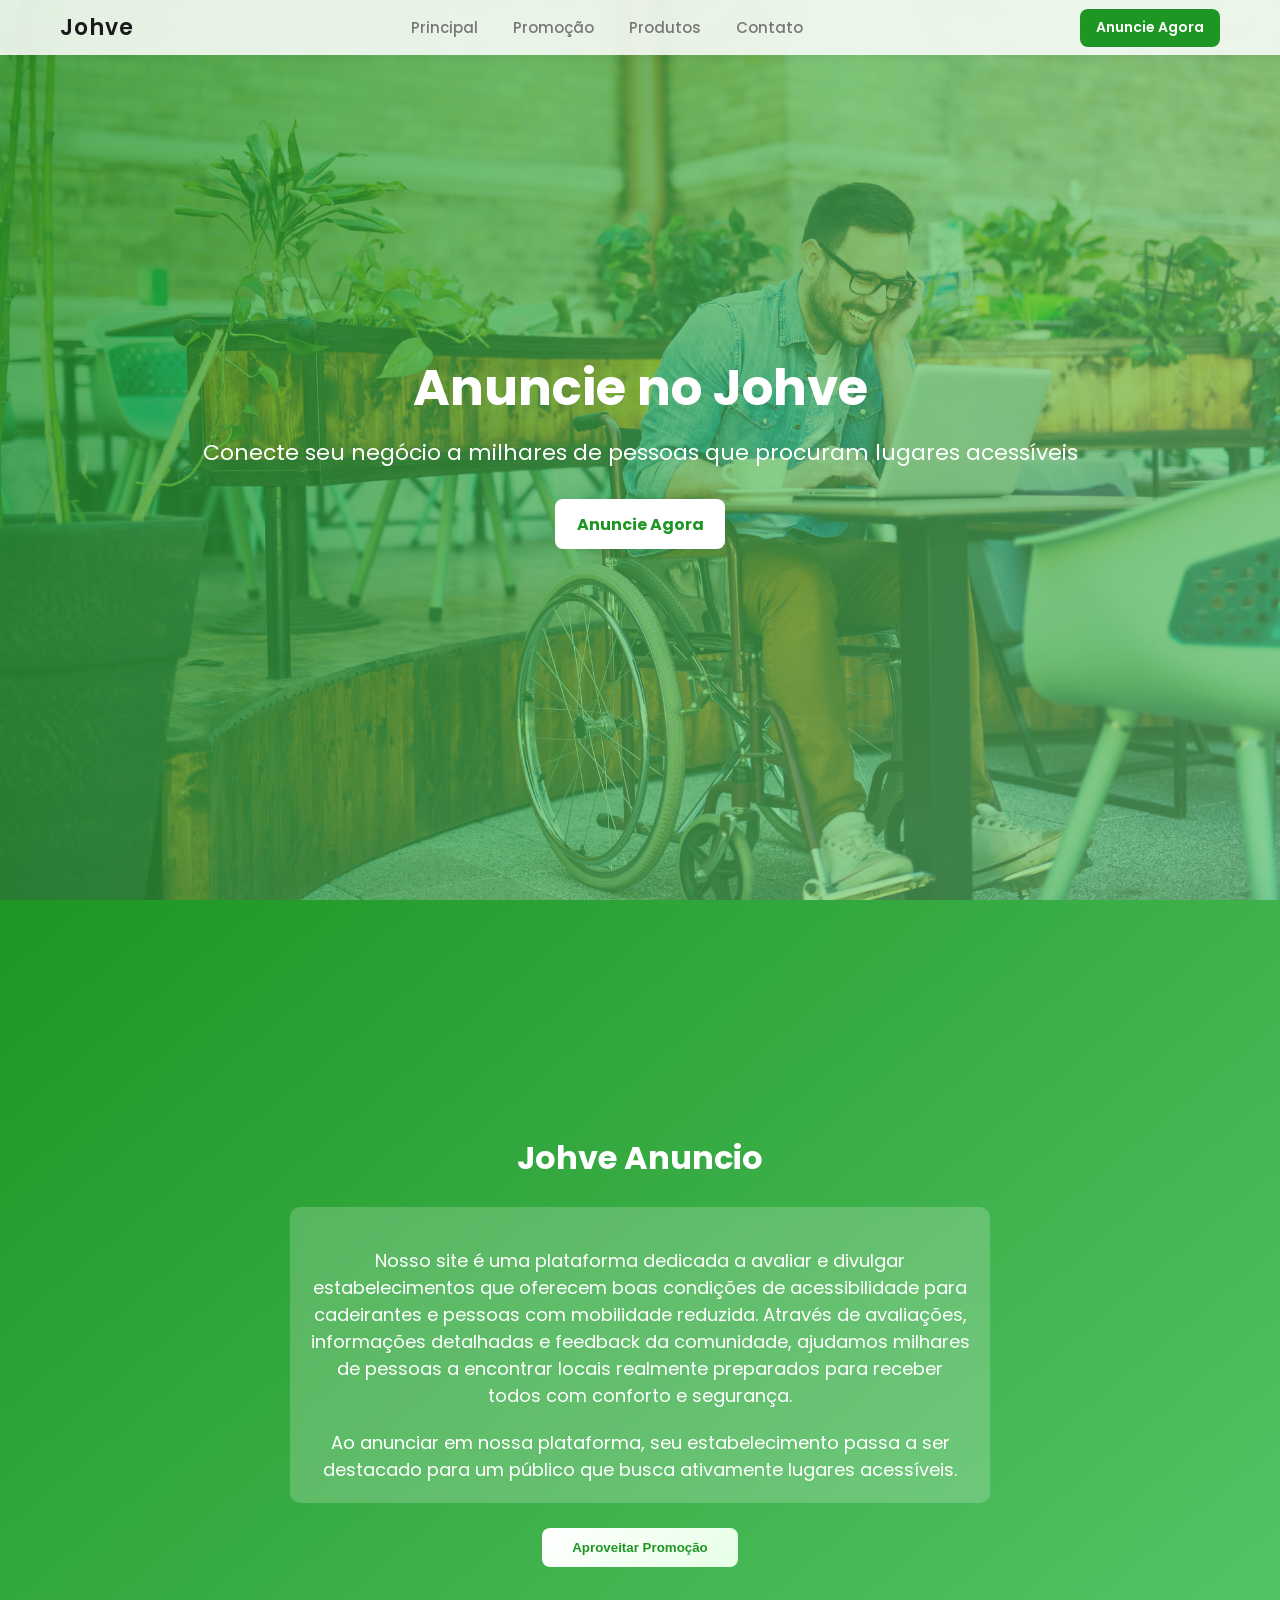
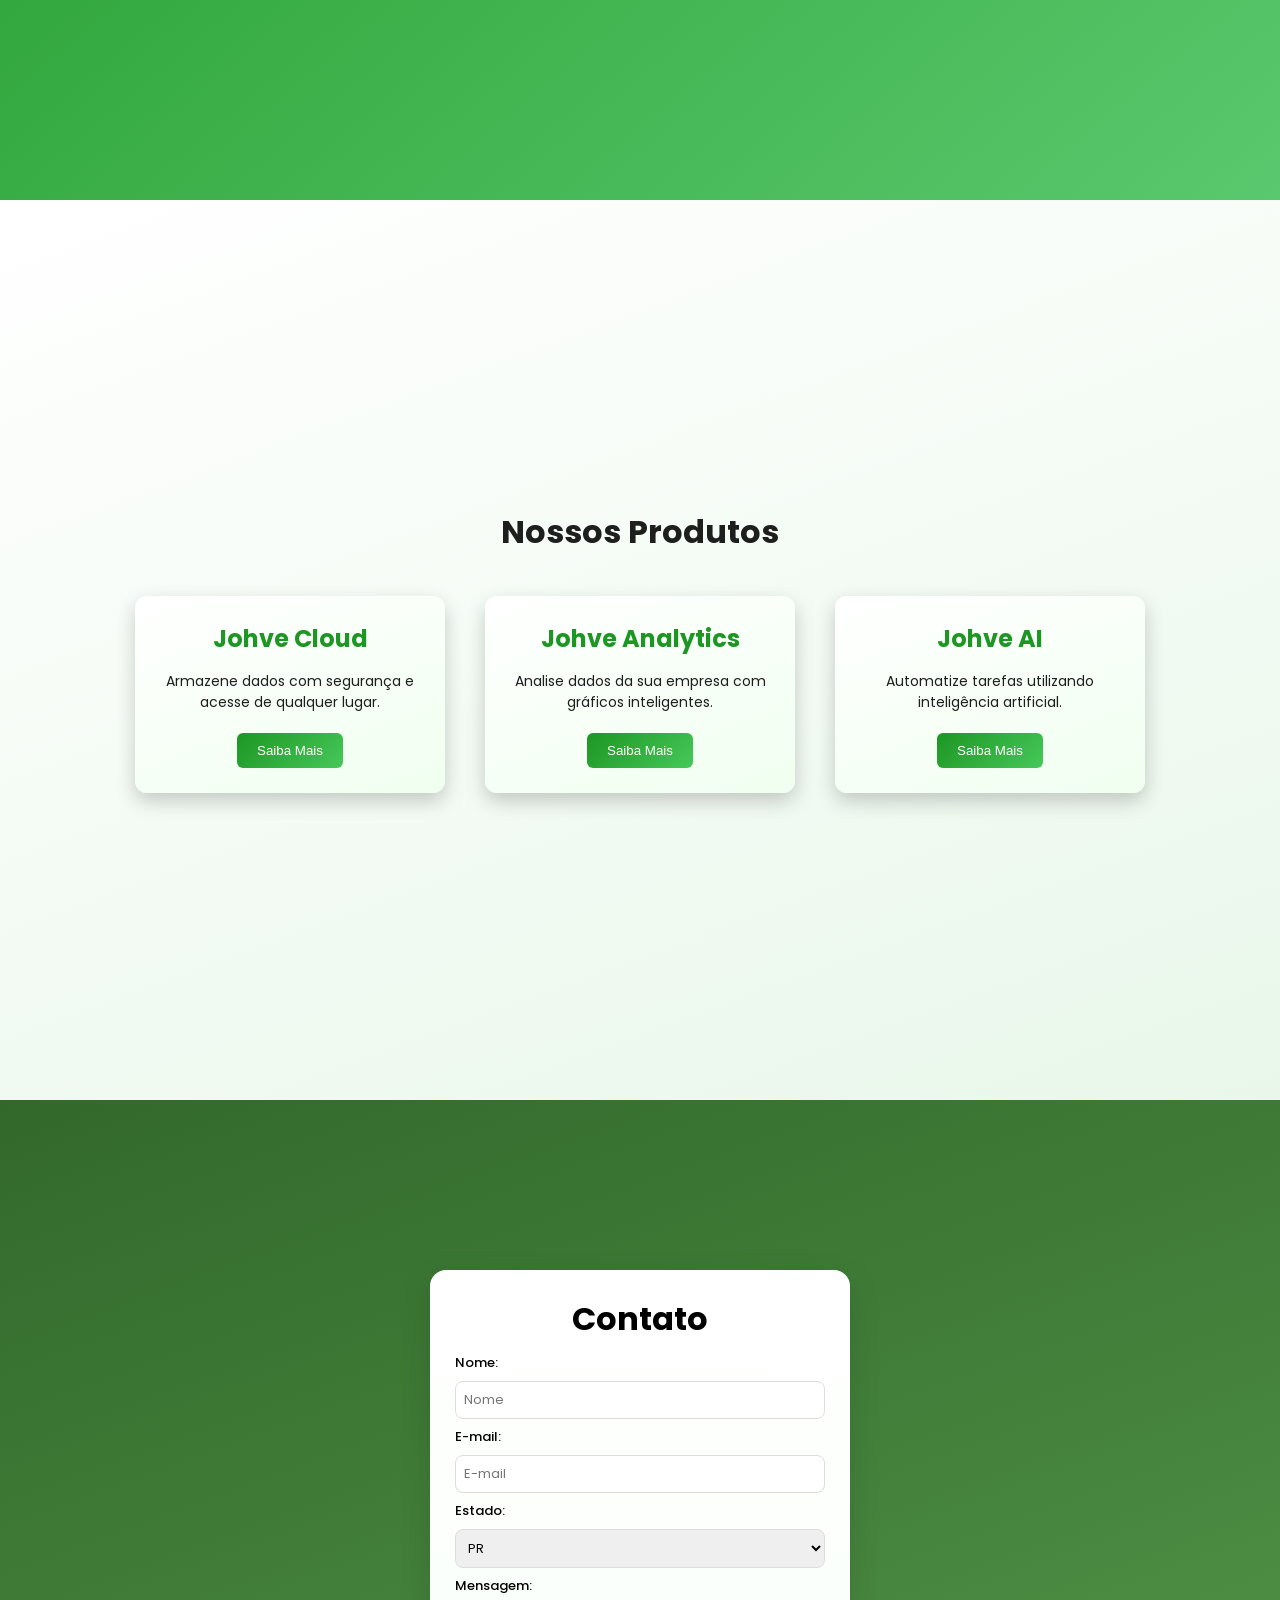
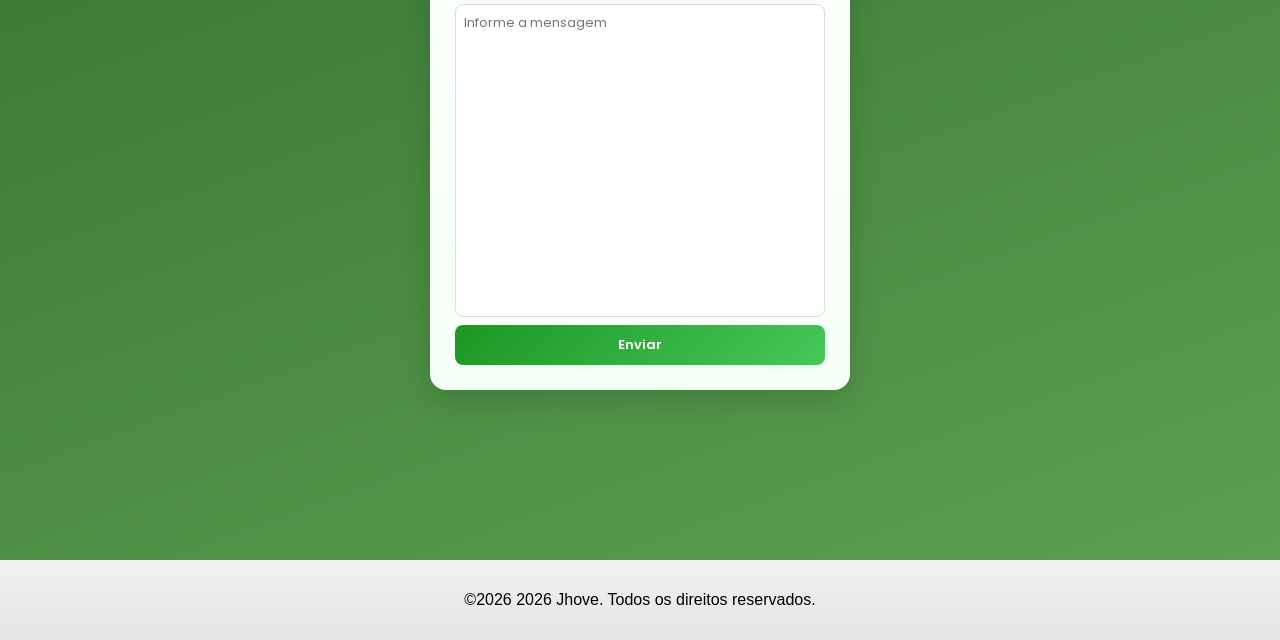
==== index.html @ b3b4294e "Direitos Autorais no Footer deixei o footer do site do jeito padrão de empresa/sites que não são jur" ====
<!DOCTYPE html>
<html>
<head>
    <meta charset="UTF-8">
    <meta name="viewport" content="width=device-width, initial-scale=1.0">
    <link rel="stylesheet" href="style.css">
    <link rel="preconnect" href="https://fonts.googleapis.com">
    <link rel="preconnect" href="https://fonts.gstatic.com" crossorigin>
    <link href="https://fonts.googleapis.com/css2?family=Inter:wght@300;400;600&family=Poppins:wght@400;600&display=swap" rel="stylesheet">
    <title>Landing Page</title>
</head>

<body>

    <nav>
        <div class="logo"><p>Johve</p></div>

        <div class="menu">
            <a href="#principal">Principal</a>
            <a href="#promocao">Promoção</a>
            <a href="#produtos">Produtos</a>
            <a href="#contato">Contato</a>
        </div>

        <div class="botao_nav"><p>Anuncie Agora</p></div>
    </nav>

    <div id="principal">
        <div class="overlay"></div>

        <div class="conteudo_principal">
            <h1>Anuncie no Johve</h1>
            <p>Conecte seu negócio a milhares de pessoas que procuram lugares acessíveis</p>
            <div class="botao_home"><a href="#">Anuncie Agora</a></div>
        </div>
        
    </div>

    <div id="promocao">
        <div class="promo_container">
            <h1>Johve Anuncio</h1>
            <div class="promo_destaque">
                <p class="promo_texto">
                    Nosso site é uma plataforma dedicada a avaliar e divulgar estabelecimentos que oferecem boas condições de acessibilidade para cadeirantes e pessoas com mobilidade reduzida. Através de avaliações, informações detalhadas e feedback da comunidade, ajudamos milhares de pessoas a encontrar locais realmente preparados para receber todos com conforto e segurança.
                </p>
                <p class="promo_texto">
                    Ao anunciar em nossa plataforma, seu estabelecimento passa a ser destacado para um público que busca ativamente lugares acessíveis.
                </p>
            </div>

            <button class="botao_promo">Aproveitar Promoção</button>
        </div>
    </div>

    <div id="produtos">
        <div class="produtos_container">
            <h1>Nossos Produtos</h1>

            <div class="cards_produtos">
                <div class="produto_card">
                    <h2>Johve Cloud</h2>
                    <p>
                        Armazene dados com segurança e acesse de qualquer lugar.
                    </p>

                    <button>Saiba Mais</button>
                </div>

                <div class="produto_card">
                    <h2>Johve Analytics</h2>
                    <p>Analise dados da sua empresa com gráficos inteligentes. </p>
                    <button>Saiba Mais</button>
                </div>

                <div class="produto_card">
                    <h2>Johve AI</h2>
                    <p>Automatize tarefas utilizando inteligência artificial.</p>
                    <button>Saiba Mais</button>
                </div>
            </div>
        </div>
    </div>
    <div id="contato">
        <div class="caixa_form">
            <h1>Contato</h1>
            <form action="#" method="post">
                <label for="fnome">Nome:</label>
                <input type="text" id="fnome" name="fnome" placeholder="Nome" required>
                <label for="femail">E-mail:</label>
                <input type="email" id="femail" name="femail" placeholder="E-mail" required>
                <label for="festado">Estado:</label>

                <select name="festado" id="festado">
                    <option value="pr">PR</option>
                    <option value="sc">SC</option>
                    <option value="rs">RS</option>
                </select>

                <label for="fmsg">Mensagem:</label>

                <textarea name="fmsg" rows="5" cols="30" placeholder="Informe a mensagem"></textarea>

                <input type="submit" value="Enviar">
            </form>
        </div>
    </div>
    <footer>
        <p>&copy2026 2026 Jhove. Todos os direitos reservados. </p>
    </footer>

</body>
</html>
---- style.css ----
*{
    margin: 0;
    padding: 0;
}
body{
    font-family: 'Poppins', sans-serif;
    background: linear-gradient(180deg,#ffffff,#f3faf3);
}

nav{
    display: flex;
    justify-content: space-between;
    align-items: center;
    height: 55px;
    padding: 0 60px;
    position: fixed;
    top: 0;
    left: 0;
    width: 100%;
    box-sizing: border-box;
    background: rgba(255,255,255,0.85);
    backdrop-filter: blur(8px);
    box-shadow: 0px 2px 10px rgba(0,0,0,0.05);
    z-index: 1000;
}

.menu{
    display: flex;
    gap: 35px;
}

.logo{
    color: #1a1a1a;
    font-weight: 600;
    font-size: 22px;
    letter-spacing: 1px;
}

nav a{
    color: #777;
    text-decoration: none;
    font-weight: 500;
    font-size: 15px;
    font-family: 'Poppins', sans-serif;
    transition: 0.3s;
}

nav a:hover{
    color: rgb(29,150,35);
}

.botao_nav{
    min-width: 140px;
    height: 38px;
    background: rgb(29,150,35);
    color: white;
    border-radius: 8px;
    display: flex;
    justify-content: center;
    align-items: center;
    font-weight: 600;
    font-size: 14px;
    cursor: pointer;
    transition: 0.25s;
}

.botao_nav:hover{
    background: linear-gradient(135deg,rgb(24,125,29),rgb(29,150,35));
    transform: translateY(-1px);
}

#principal, #produtos, #promocao{
    height: 500px;
    display: flex;
    justify-content: center;
    align-items: center;
    font-family: 'Poppins', sans-serif;
}

#principal{
    position: relative;
    height: 100vh;

    background-image:
    linear-gradient(120deg,rgba(29,150,35,0.75),rgba(120,220,120,0.55)),
    url("imagens/principal_imagem.jpg");

    background-size: cover;
    background-position: center;

    display: flex;
    justify-content: center;
    align-items: center;
}

.botao_home{
    margin-top: 20px;
    width: 170px;
    height: 50px;
    display: flex;
    justify-content: center;
    align-items: center;
    background-color: white;
    border-radius: 8px;
}

.botao_home:hover{
    background: rgb(217, 224, 217);
    transition: 0.5s;
}

.botao_home a{
    color: rgb(29,150,35);
    font-weight: bold;
    text-decoration: none;
}

.overlay{
    position: absolute;
    top: 0;
    left: 0;

    width: 100%;
    height: 100%;

    background:
    radial-gradient(circle at 20% 20%,rgba(255,255,255,0.15),transparent 1%),
    radial-gradient(circle at 80% 80%,rgba(255,255,255,0.1),transparent 1%);
}

.conteudo_principal{
    position: relative;
    color: white;
    text-align: center;

    display: flex;
    flex-direction: column;
    align-items: center;
    gap: 10px;
}

.conteudo_principal h1{
    font-size: 50px;
    color: white;
}
.conteudo_principal p{
    font-size: 22px;
    color: white;
}

#produtos{
    background:
    linear-gradient(160deg,#ffffff,#e9f7ea);

    color: rgb(30,30,30);
    height: 100vh;
    display: flex;
    justify-content: center;
    text-align: center;
}

#promocao{
    background:
    linear-gradient(140deg,rgb(29,150,35),rgb(90,200,110));

    color: white;
    height: 100vh;
    display: flex;
    justify-content: center;
    text-align: center;
}

#contato{
    background:
    linear-gradient(160deg,rgb(50,105,43),rgb(90,160,80));

    min-height: 100vh;
    padding: 80px 20px;

    display: flex;
    justify-content: center;
    align-items: center;
}

.caixa_form{
    width: 420px;
    height: 80vh;
    padding: 25px;
    box-sizing: border-box;
    background: linear-gradient(180deg,#ffffff,#f6fff6);
    border-radius: 16px;
    box-shadow: 0px 10px 30px rgba(0,0,0,0.15);
    display: flex;
    flex-direction: column;
}

.caixa_form h1{
    text-align: center;
    margin-bottom: 10px;
}

.caixa_form form{
    display: flex;
    flex-direction: column;
    gap: 8px;
    flex: 1;
}

.caixa_form label{
    font-size: 13px;
    font-weight: 500;
}

.caixa_form input,
.caixa_form select,
.caixa_form textarea{
    width: 100%;
    padding: 8px;
    border-radius: 8px;
    border: 1px solid #ddd;
    font-family: 'Poppins', sans-serif;
    font-size: 13px;
    box-sizing: border-box;
}

.caixa_form textarea{
    flex: 1;
    resize: none;
    min-height: 60px;
}

.caixa_form input[type="submit"]{
    background: linear-gradient(135deg,rgb(29,150,35),rgb(70,200,90));
    color: white;
    border: none;
    padding: 10px;
    border-radius: 8px;
    font-weight: 600;
    cursor: pointer;
    margin-top: auto;
}

.caixa_form input[type="submit"]:hover{
    background: linear-gradient(135deg,rgb(24,125,29),rgb(29,150,35));
}

footer{
    width: 100%;
    height: 80px;
    background: linear-gradient(180deg,#f0f0f0,#e5e5e5);
    display: flex;
    justify-content: center;
    align-items: center;
    font-family: Arial;
}

.promo_container{
    max-width: 700px;
}

.promo_texto{
    margin-top: 20px;
    font-size: 18px;
}

.promo_destaque{
    margin-top: 25px;
    background: rgba(255,255,255,0.2);
    padding: 20px;
    border-radius: 10px;
    backdrop-filter: blur(4px);
}

.botao_promo{
    margin-top: 25px;
    padding: 12px 30px;
    background: linear-gradient(135deg,#ffffff,#e6ffe6);
    color: rgb(29,150,35);
    border: none;
    border-radius: 8px;
    font-weight: 600;
    cursor: pointer;
}

.botao_promo:hover{
    background: linear-gradient(135deg,#e6ffe6,#cfffce);
}

.produtos_container{
    width: 100%;
}

.cards_produtos{
    margin-top: 40px;
    display: flex;
    justify-content: center;
    gap: 40px;
}

.produto_card{
    width: 260px;
    background: linear-gradient(160deg,#ffffff,#f0fff0);
    color: rgb(30,30,30);
    padding: 25px;
    border-radius: 12px;
    box-shadow: 0px 8px 20px rgba(0,0,0,0.2);
}

.produto_card h2{
    margin-bottom: 15px;
    color: rgb(29,150,35);
}

.produto_card p{
    font-size: 14px;
    margin-bottom: 20px;
}

.produto_card button{
    padding: 10px 20px;
    background: linear-gradient(135deg,rgb(29,150,35),rgb(70,200,90));
    color: white;
    border: none;
    border-radius: 6px;
    cursor: pointer;
}

.produto_card button:hover{
    background: linear-gradient(135deg,rgb(24,125,29),rgb(29,150,35));
}
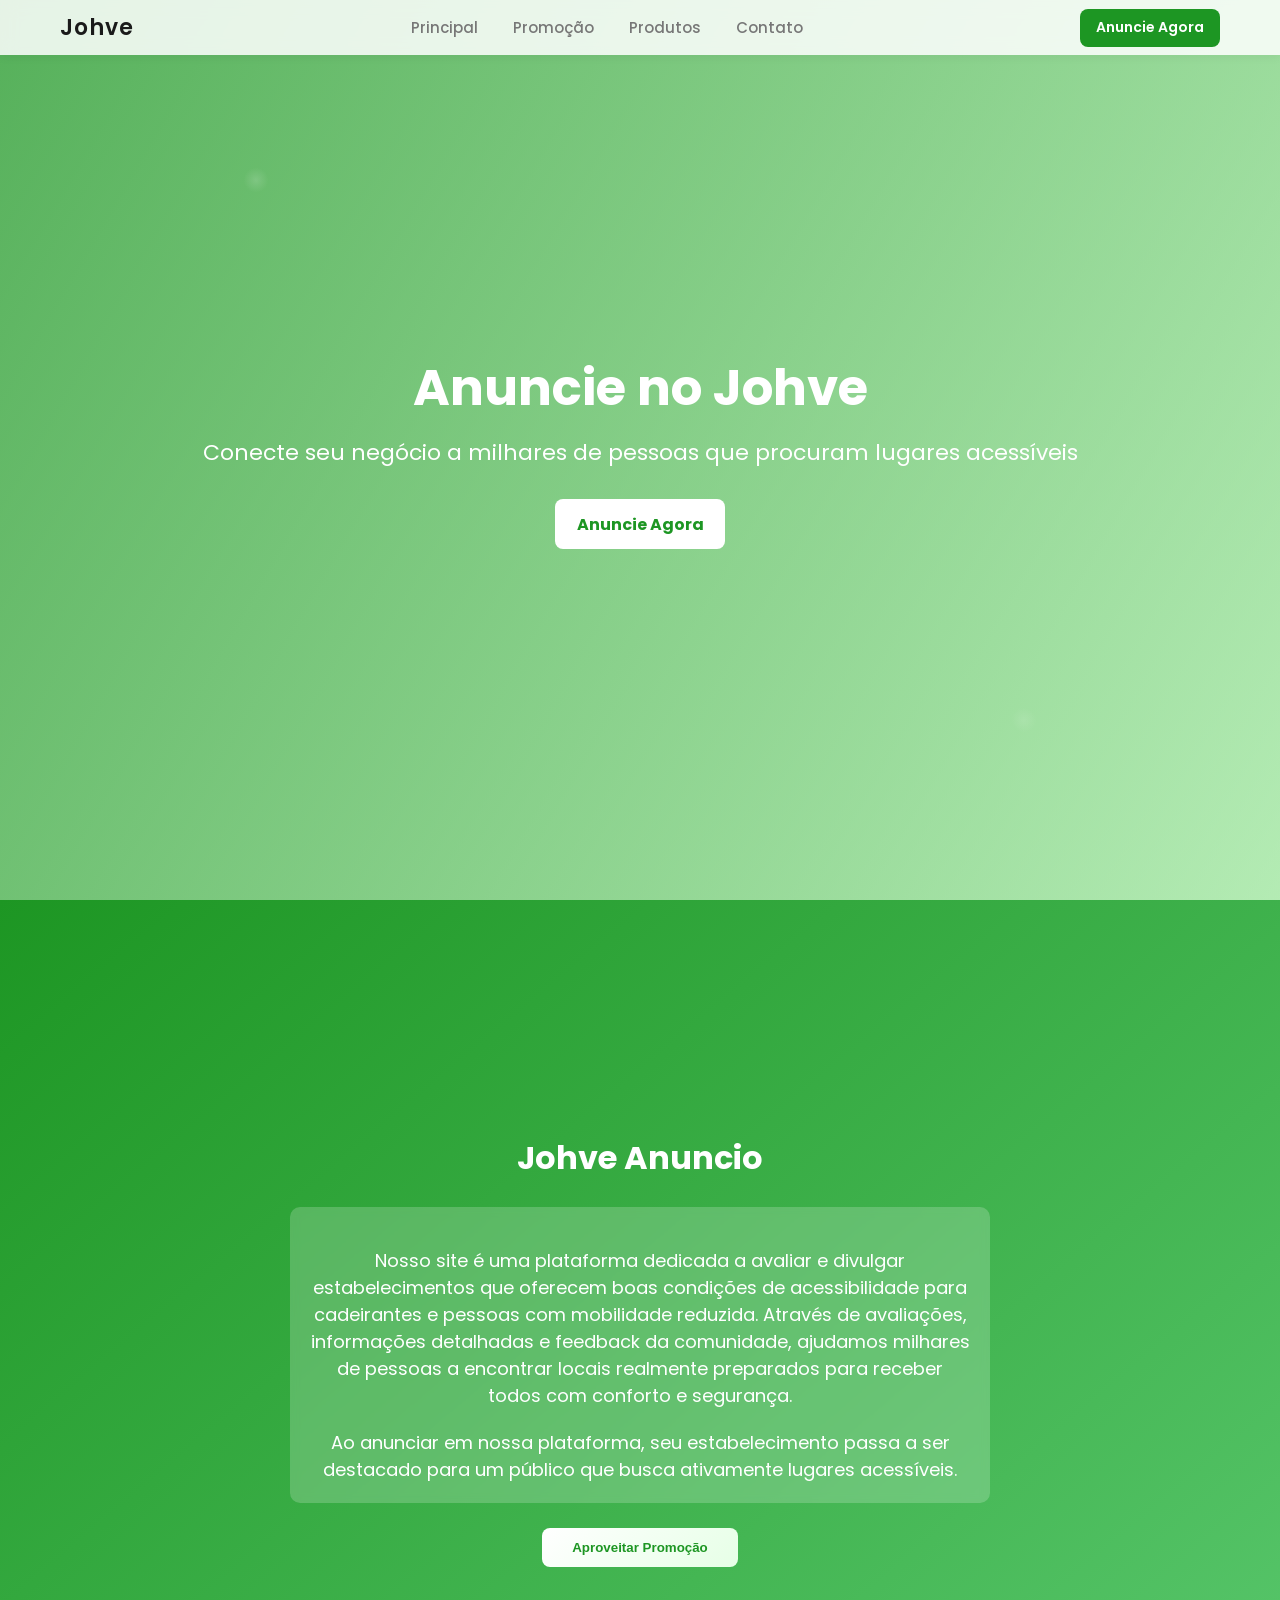
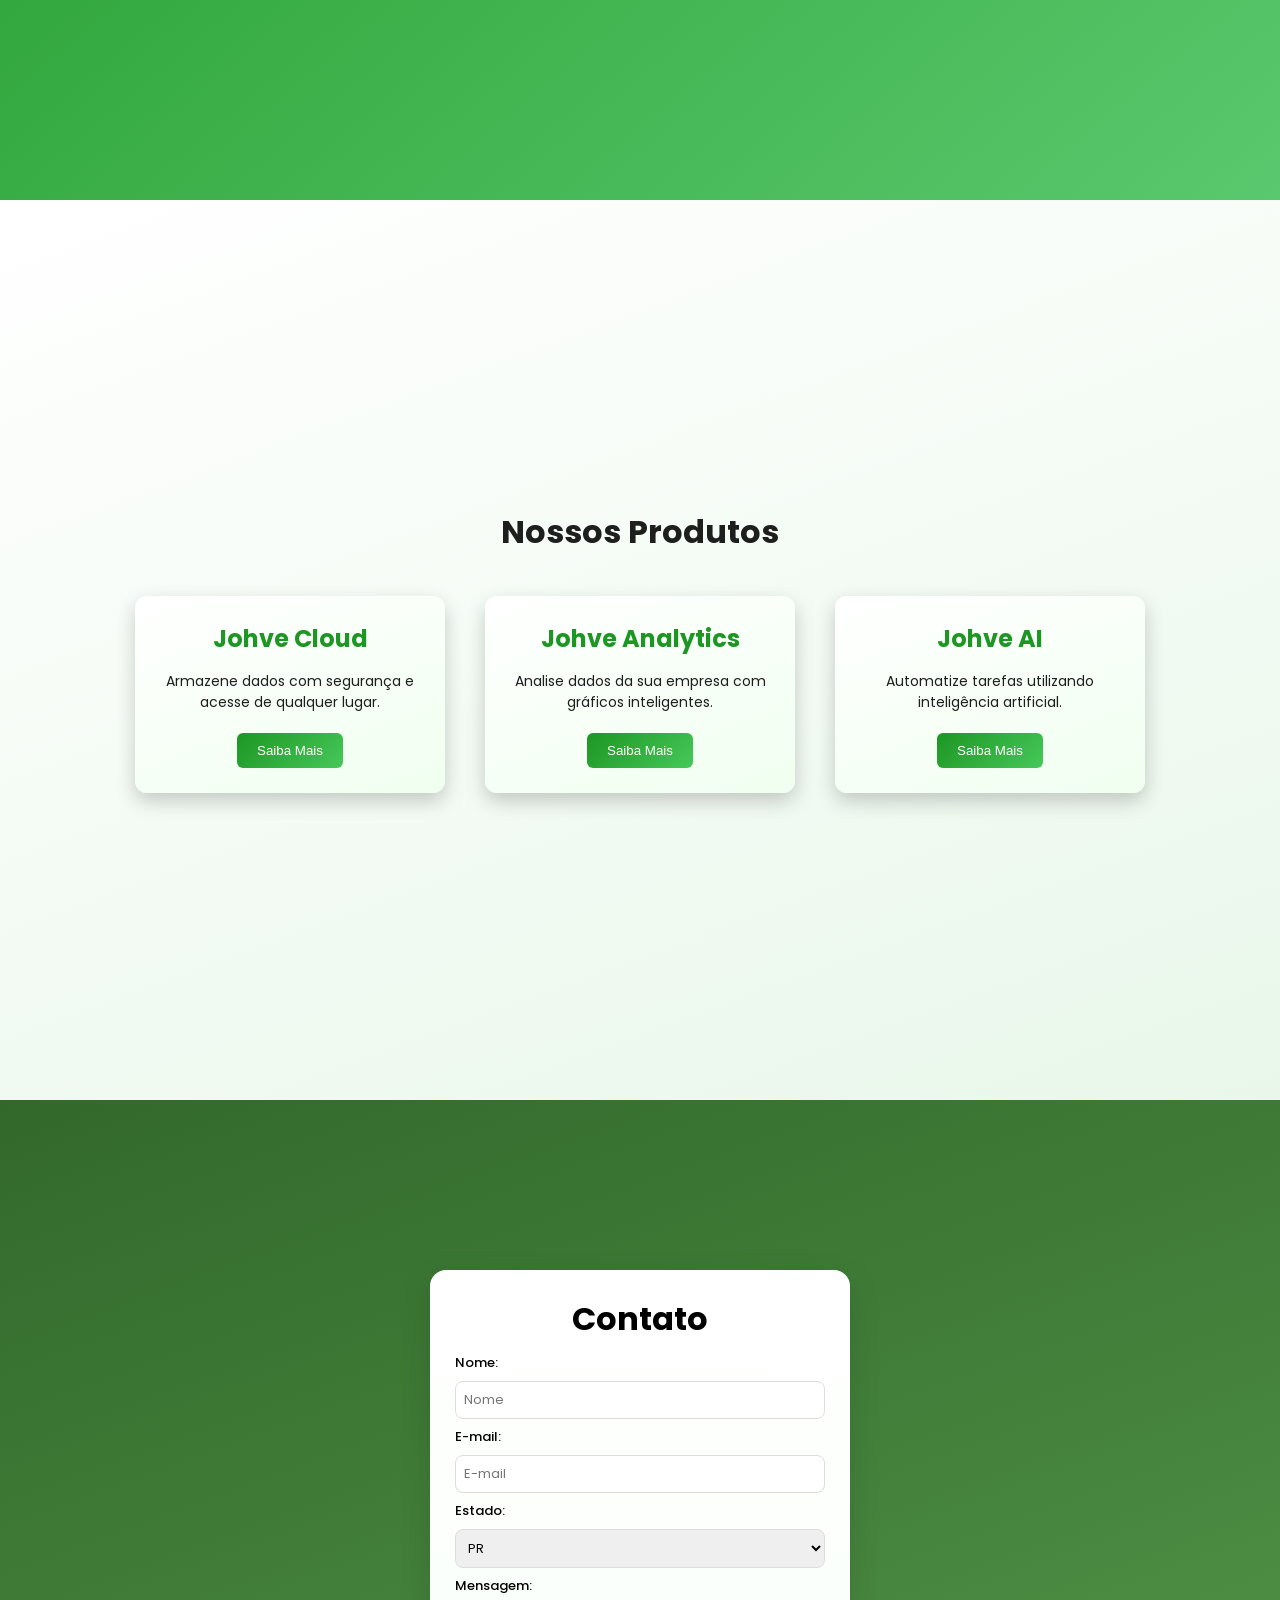
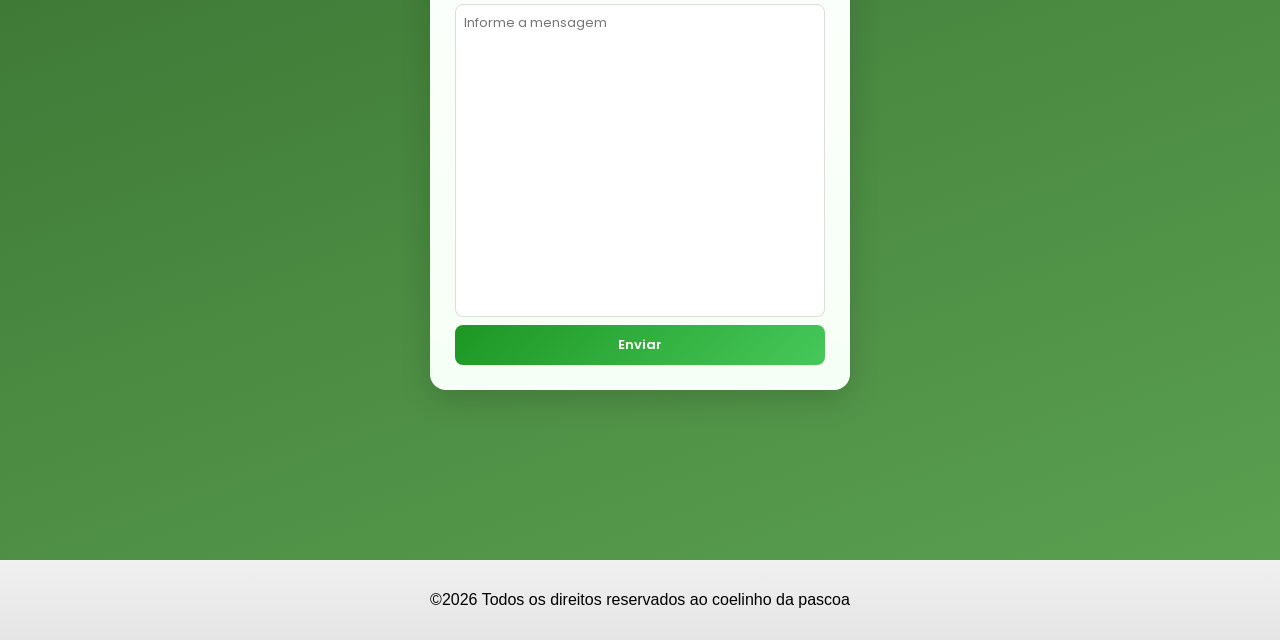
==== commit 0bf8d670: "Adição de arquivos CSS" ====
--- a/index.html
+++ b/index.html
@@ -3,7 +3,7 @@
 <head>
     <meta charset="UTF-8">
     <meta name="viewport" content="width=device-width, initial-scale=1.0">
-    <link rel="stylesheet" href="style.css">
+    <link rel="stylesheet" href="css/style_pagina_principal.css">
     <link rel="preconnect" href="https://fonts.googleapis.com">
     <link rel="preconnect" href="https://fonts.gstatic.com" crossorigin>
     <link href="https://fonts.googleapis.com/css2?family=Inter:wght@300;400;600&family=Poppins:wght@400;600&display=swap" rel="stylesheet">
@@ -105,7 +105,7 @@
         </div>
     </div>
     <footer>
-        <p>&copy2026 2026 Jhove. Todos os direitos reservados. </p>
+        <p>&copy2026 Todos os direitos reservados ao coelinho da pascoa</p>
     </footer>
 
 </body>
--- a/css/style_pagina_principal.css
+++ b/css/style_pagina_principal.css
@@ -0,0 +1,330 @@
+*{
+    margin: 0;
+    padding: 0;
+}
+body{
+    font-family: 'Poppins', sans-serif;
+    background: linear-gradient(180deg,#ffffff,#f3faf3);
+}
+
+nav{
+    display: flex;
+    justify-content: space-between;
+    align-items: center;
+    height: 55px;
+    padding: 0 60px;
+    position: fixed;
+    top: 0;
+    left: 0;
+    width: 100%;
+    box-sizing: border-box;
+    background: rgba(255,255,255,0.85);
+    backdrop-filter: blur(8px);
+    box-shadow: 0px 2px 10px rgba(0,0,0,0.05);
+    z-index: 1000;
+}
+
+.menu{
+    display: flex;
+    gap: 35px;
+}
+
+.logo{
+    color: #1a1a1a;
+    font-weight: 600;
+    font-size: 22px;
+    letter-spacing: 1px;
+}
+
+nav a{
+    color: #777;
+    text-decoration: none;
+    font-weight: 500;
+    font-size: 15px;
+    font-family: 'Poppins', sans-serif;
+    transition: 0.3s;
+}
+
+nav a:hover{
+    color: rgb(29,150,35);
+}
+
+.botao_nav{
+    min-width: 140px;
+    height: 38px;
+    background: rgb(29,150,35);
+    color: white;
+    border-radius: 8px;
+    display: flex;
+    justify-content: center;
+    align-items: center;
+    font-weight: 600;
+    font-size: 14px;
+    cursor: pointer;
+    transition: 0.25s;
+}
+
+.botao_nav:hover{
+    background: linear-gradient(135deg,rgb(24,125,29),rgb(29,150,35));
+    transform: translateY(-1px);
+}
+
+#principal, #produtos, #promocao{
+    height: 500px;
+    display: flex;
+    justify-content: center;
+    align-items: center;
+    font-family: 'Poppins', sans-serif;
+}
+
+#principal{
+    position: relative;
+    height: 100vh;
+
+    background-image:
+    linear-gradient(120deg,rgba(29,150,35,0.75),rgba(120,220,120,0.55)),
+    url("imagens/principal_imagem.jpg");
+
+    background-size: cover;
+    background-position: center;
+
+    display: flex;
+    justify-content: center;
+    align-items: center;
+}
+
+.botao_home{
+    margin-top: 20px;
+    width: 170px;
+    height: 50px;
+    display: flex;
+    justify-content: center;
+    align-items: center;
+    background-color: white;
+    border-radius: 8px;
+}
+
+.botao_home:hover{
+    background: rgb(217, 224, 217);
+    transition: 0.5s;
+}
+
+.botao_home a{
+    color: rgb(29,150,35);
+    font-weight: bold;
+    text-decoration: none;
+}
+
+.overlay{
+    position: absolute;
+    top: 0;
+    left: 0;
+
+    width: 100%;
+    height: 100%;
+
+    background:
+    radial-gradient(circle at 20% 20%,rgba(255,255,255,0.15),transparent 1%),
+    radial-gradient(circle at 80% 80%,rgba(255,255,255,0.1),transparent 1%);
+}
+
+.conteudo_principal{
+    position: relative;
+    color: white;
+    text-align: center;
+
+    display: flex;
+    flex-direction: column;
+    align-items: center;
+    gap: 10px;
+}
+
+.conteudo_principal h1{
+    font-size: 50px;
+    color: white;
+}
+.conteudo_principal p{
+    font-size: 22px;
+    color: white;
+}
+
+#produtos{
+    background:
+    linear-gradient(160deg,#ffffff,#e9f7ea);
+
+    color: rgb(30,30,30);
+    height: 100vh;
+    display: flex;
+    justify-content: center;
+    text-align: center;
+}
+
+#promocao{
+    background:
+    linear-gradient(140deg,rgb(29,150,35),rgb(90,200,110));
+
+    color: white;
+    height: 100vh;
+    display: flex;
+    justify-content: center;
+    text-align: center;
+}
+
+#contato{
+    background:
+    linear-gradient(160deg,rgb(50,105,43),rgb(90,160,80));
+
+    min-height: 100vh;
+    padding: 80px 20px;
+
+    display: flex;
+    justify-content: center;
+    align-items: center;
+}
+
+.caixa_form{
+    width: 420px;
+    height: 80vh;
+    padding: 25px;
+    box-sizing: border-box;
+    background: linear-gradient(180deg,#ffffff,#f6fff6);
+    border-radius: 16px;
+    box-shadow: 0px 10px 30px rgba(0,0,0,0.15);
+    display: flex;
+    flex-direction: column;
+}
+
+.caixa_form h1{
+    text-align: center;
+    margin-bottom: 10px;
+}
+
+.caixa_form form{
+    display: flex;
+    flex-direction: column;
+    gap: 8px;
+    flex: 1;
+}
+
+.caixa_form label{
+    font-size: 13px;
+    font-weight: 500;
+}
+
+.caixa_form input,
+.caixa_form select,
+.caixa_form textarea{
+    width: 100%;
+    padding: 8px;
+    border-radius: 8px;
+    border: 1px solid #ddd;
+    font-family: 'Poppins', sans-serif;
+    font-size: 13px;
+    box-sizing: border-box;
+}
+
+.caixa_form textarea{
+    flex: 1;
+    resize: none;
+    min-height: 60px;
+}
+
+.caixa_form input[type="submit"]{
+    background: linear-gradient(135deg,rgb(29,150,35),rgb(70,200,90));
+    color: white;
+    border: none;
+    padding: 10px;
+    border-radius: 8px;
+    font-weight: 600;
+    cursor: pointer;
+    margin-top: auto;
+}
+
+.caixa_form input[type="submit"]:hover{
+    background: linear-gradient(135deg,rgb(24,125,29),rgb(29,150,35));
+}
+
+footer{
+    width: 100%;
+    height: 80px;
+    background: linear-gradient(180deg,#f0f0f0,#e5e5e5);
+    display: flex;
+    justify-content: center;
+    align-items: center;
+    font-family: Arial;
+}
+
+.promo_container{
+    max-width: 700px;
+}
+
+.promo_texto{
+    margin-top: 20px;
+    font-size: 18px;
+}
+
+.promo_destaque{
+    margin-top: 25px;
+    background: rgba(255,255,255,0.2);
+    padding: 20px;
+    border-radius: 10px;
+    backdrop-filter: blur(4px);
+}
+
+.botao_promo{
+    margin-top: 25px;
+    padding: 12px 30px;
+    background: linear-gradient(135deg,#ffffff,#e6ffe6);
+    color: rgb(29,150,35);
+    border: none;
+    border-radius: 8px;
+    font-weight: 600;
+    cursor: pointer;
+}
+
+.botao_promo:hover{
+    background: linear-gradient(135deg,#e6ffe6,#cfffce);
+}
+
+.produtos_container{
+    width: 100%;
+}
+
+.cards_produtos{
+    margin-top: 40px;
+    display: flex;
+    justify-content: center;
+    gap: 40px;
+}
+
+.produto_card{
+    width: 260px;
+    background: linear-gradient(160deg,#ffffff,#f0fff0);
+    color: rgb(30,30,30);
+    padding: 25px;
+    border-radius: 12px;
+    box-shadow: 0px 8px 20px rgba(0,0,0,0.2);
+}
+
+.produto_card h2{
+    margin-bottom: 15px;
+    color: rgb(29,150,35);
+}
+
+.produto_card p{
+    font-size: 14px;
+    margin-bottom: 20px;
+}
+
+.produto_card button{
+    padding: 10px 20px;
+    background: linear-gradient(135deg,rgb(29,150,35),rgb(70,200,90));
+    color: white;
+    border: none;
+    border-radius: 6px;
+    cursor: pointer;
+}
+
+.produto_card button:hover{
+    background: linear-gradient(135deg,rgb(24,125,29),rgb(29,150,35));
+}
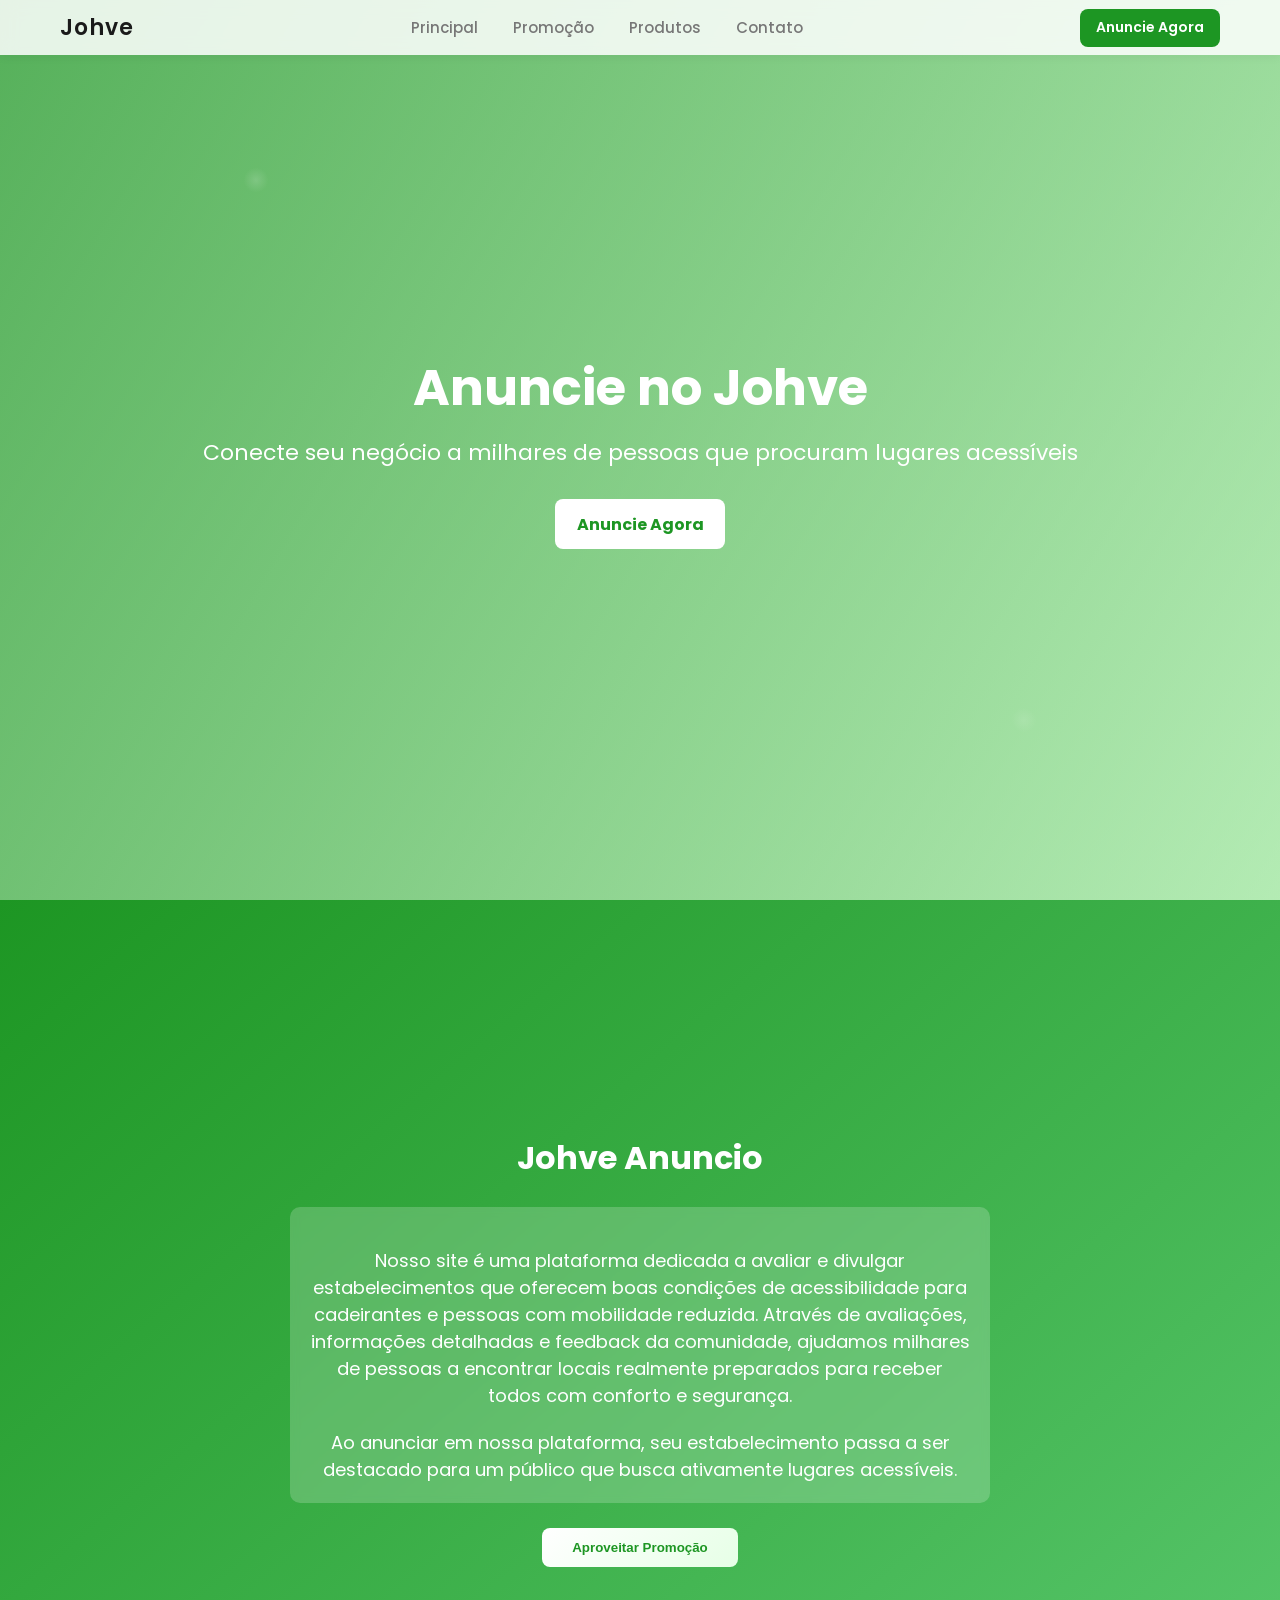
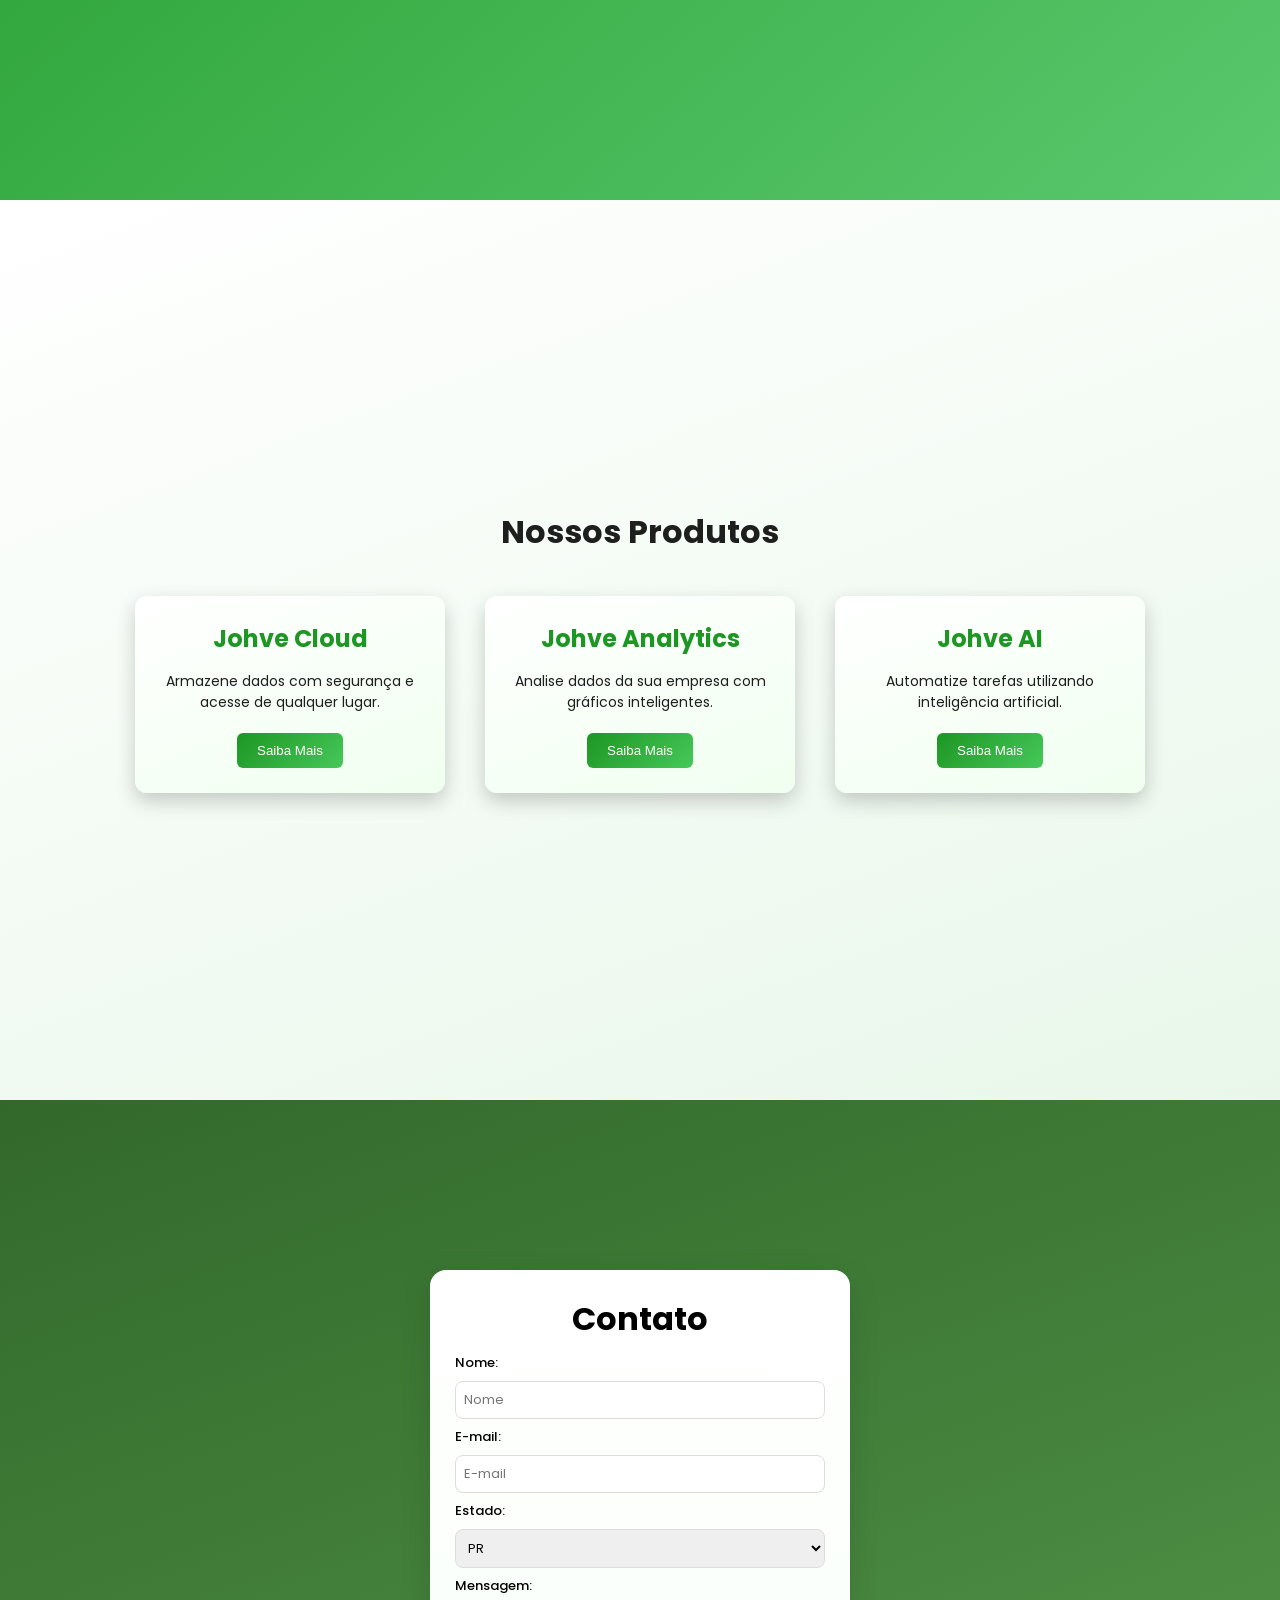
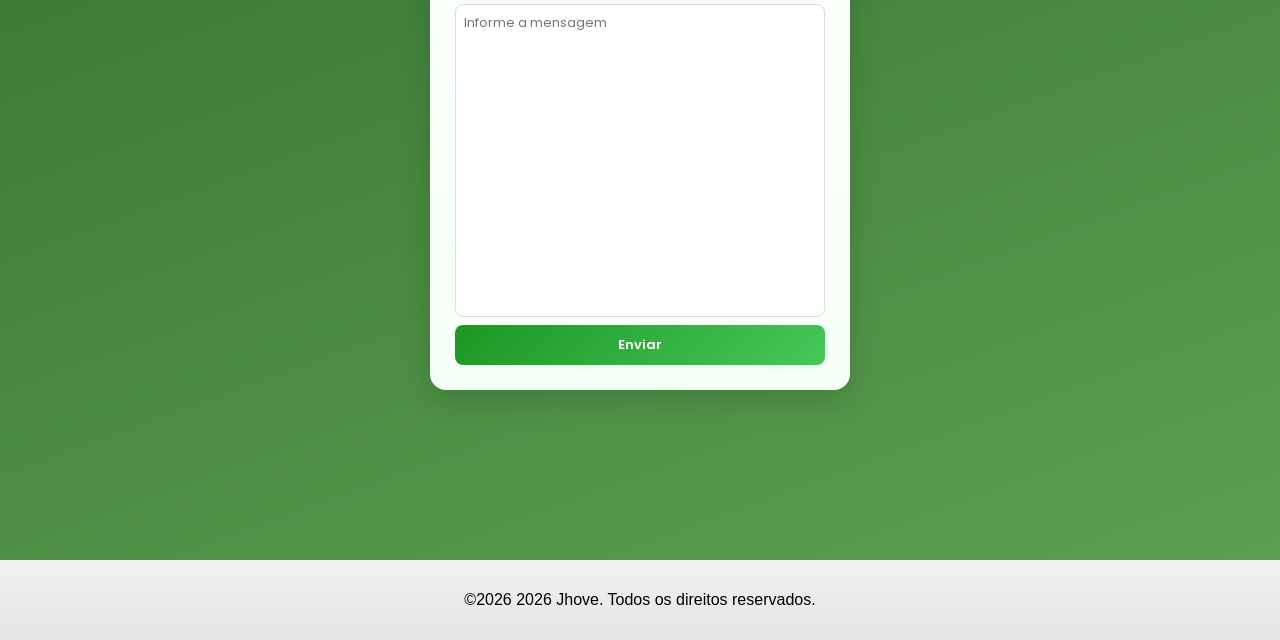
==== commit 3493ebc4: "Merge branch 'alpha' of https://github.com/JoaoVytorOliver-fonte/Projeto_OI_2_Acessebilidade into al" ====
--- a/index.html
+++ b/index.html
@@ -105,7 +105,7 @@
         </div>
     </div>
     <footer>
-        <p>&copy2026 Todos os direitos reservados ao coelinho da pascoa</p>
+        <p>&copy2026 2026 Jhove. Todos os direitos reservados. </p>
     </footer>
 
 </body>
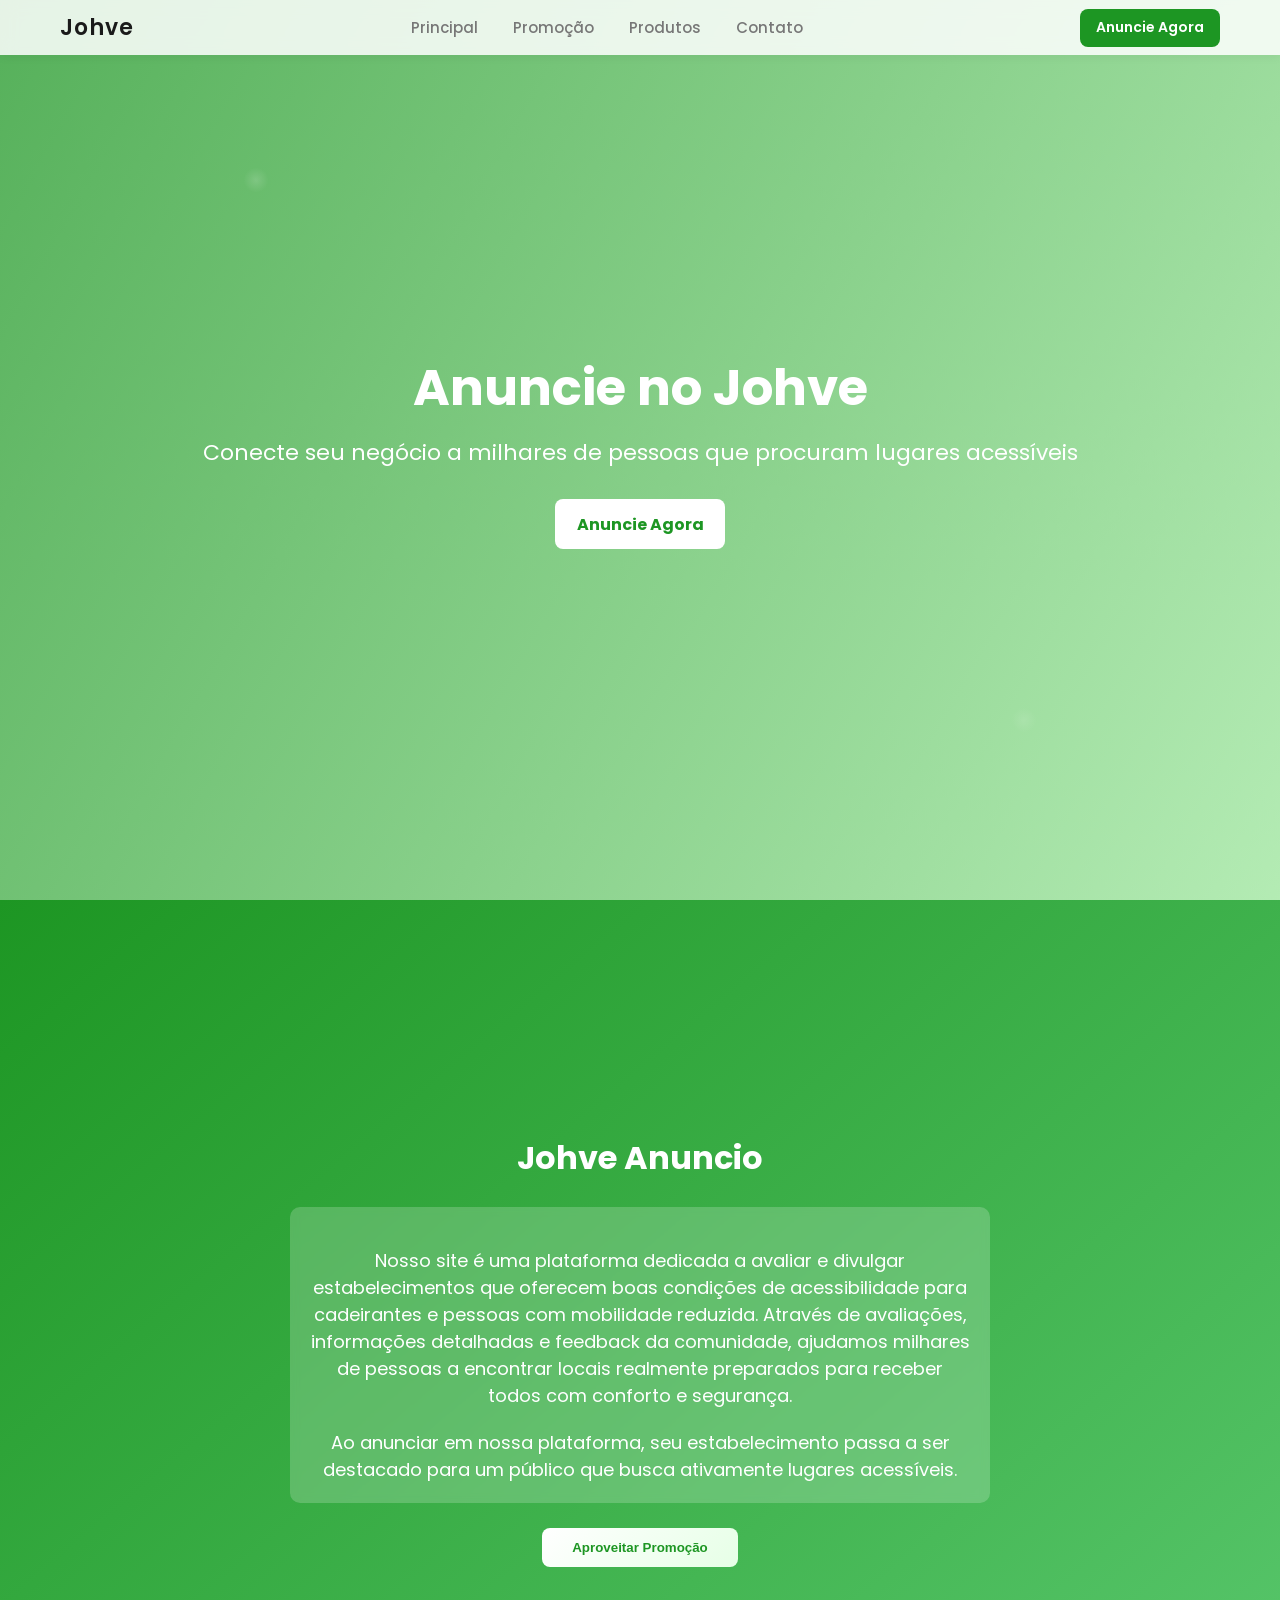
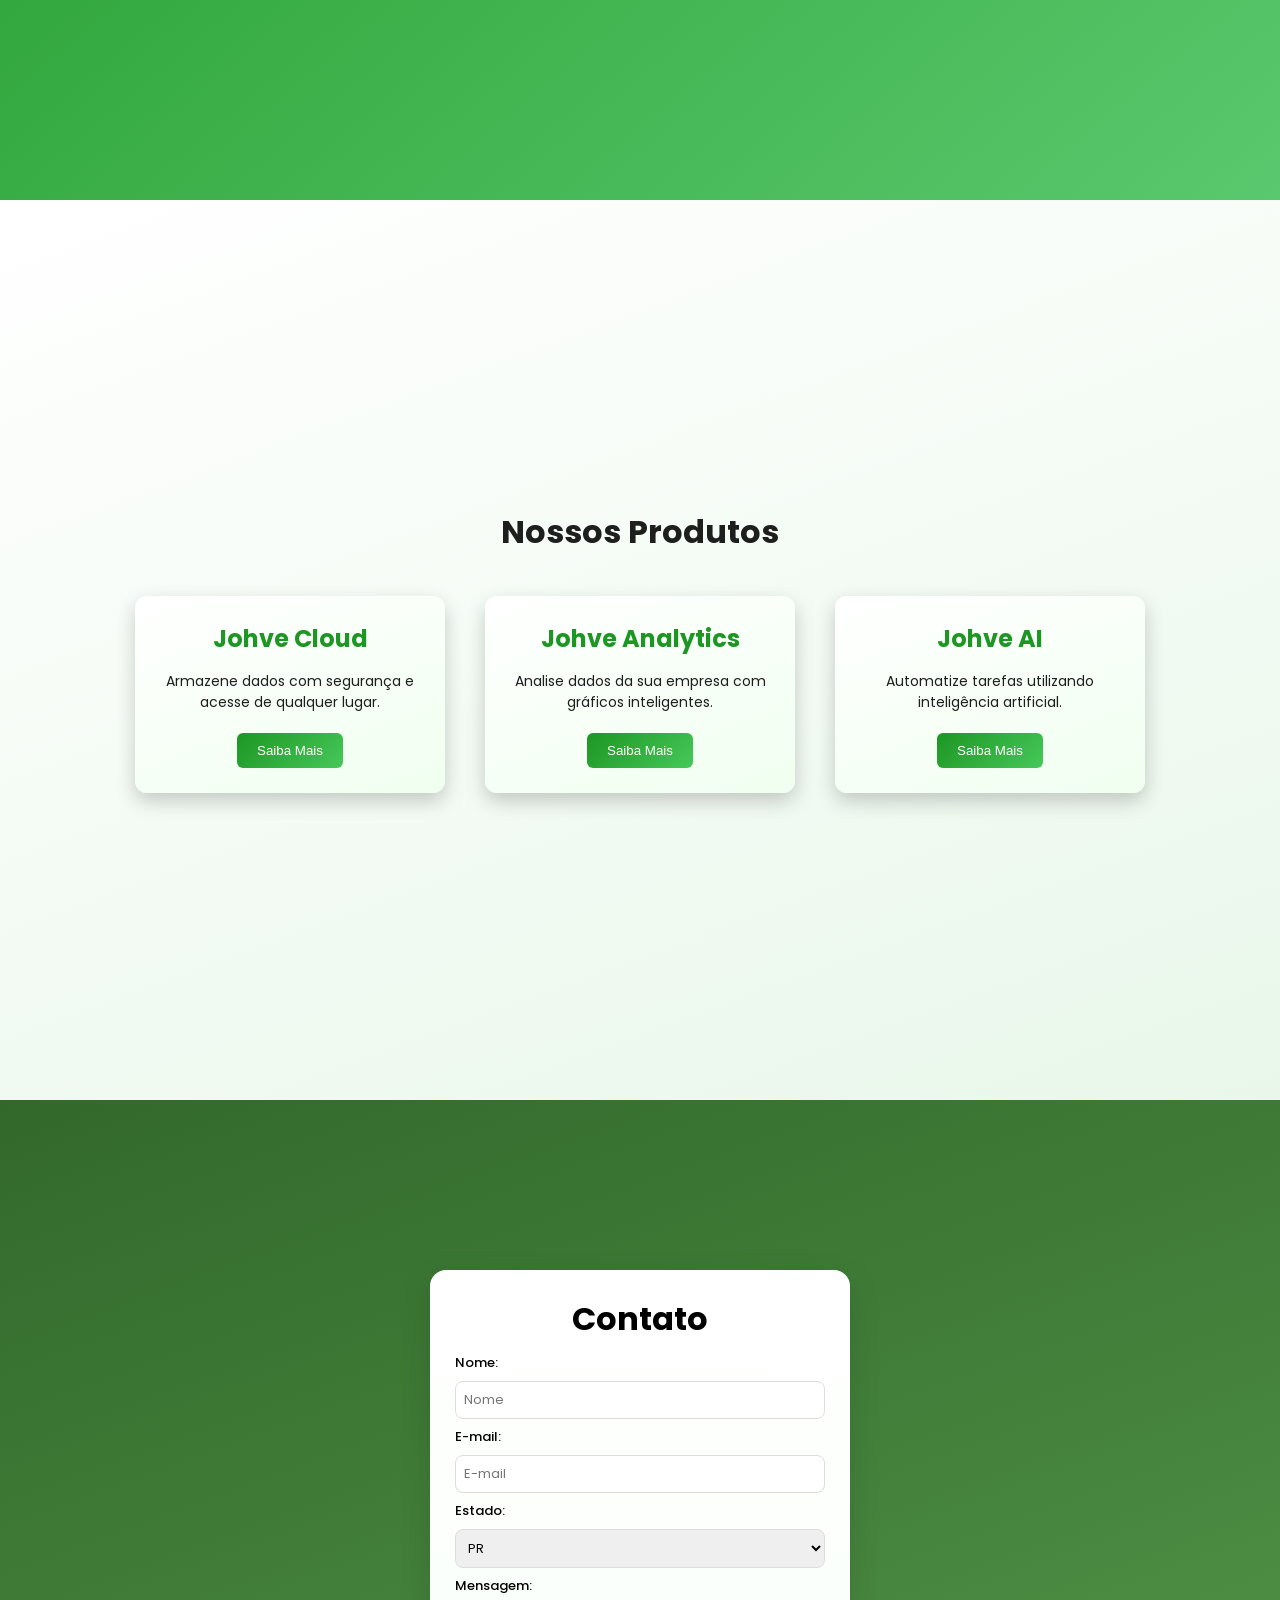
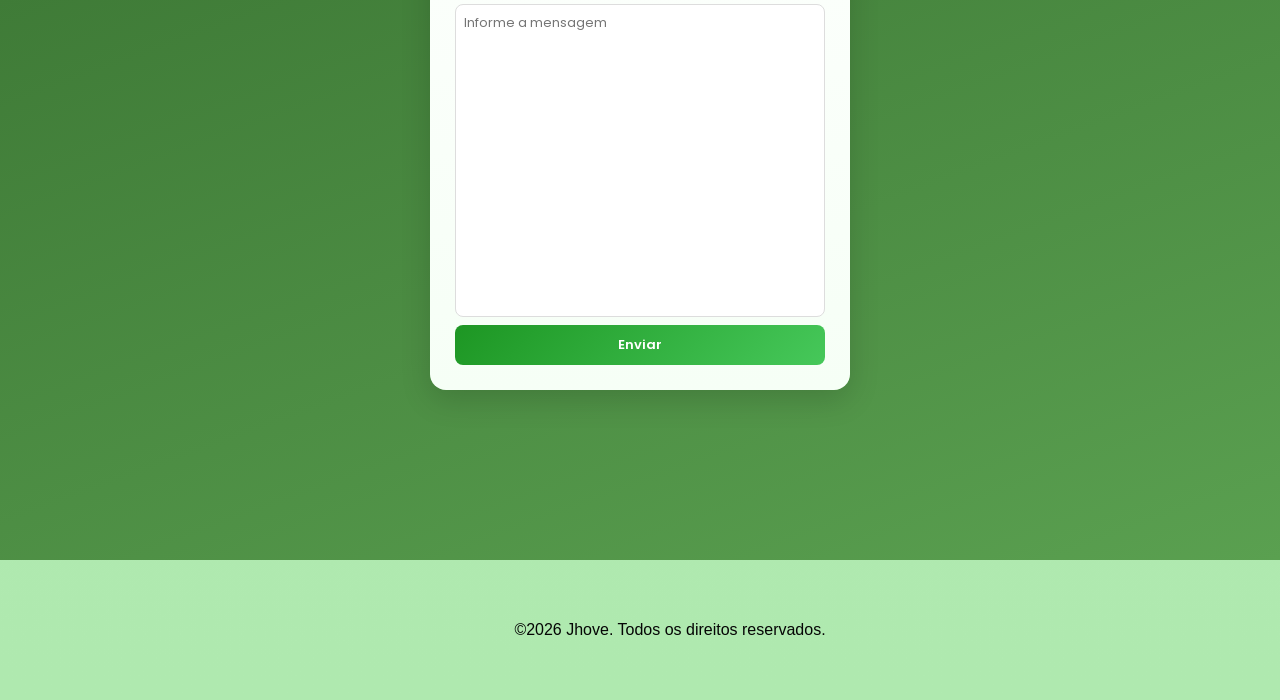
==== commit 616e104e: "Ajuste simples tinha 2 2026" ====
--- a/index.html
+++ b/index.html
@@ -105,7 +105,7 @@
         </div>
     </div>
     <footer>
-        <p>&copy2026 2026 Jhove. Todos os direitos reservados. </p>
+        <p>&copy2026 Jhove. Todos os direitos reservados. </p>
     </footer>
 
 </body>
--- a/css/style_pagina_principal.css
+++ b/css/style_pagina_principal.css
@@ -327,4 +327,12 @@
 
 .produto_card button:hover{
     background: linear-gradient(135deg,rgb(24,125,29),rgb(29,150,35));
+}
+
+/* FOOTER (hg fazendo)*/
+footer{
+    text-align: center;
+  padding: 30px;
+  background: rgba(120,220,120,0.55);
+  color: #050505;
 }
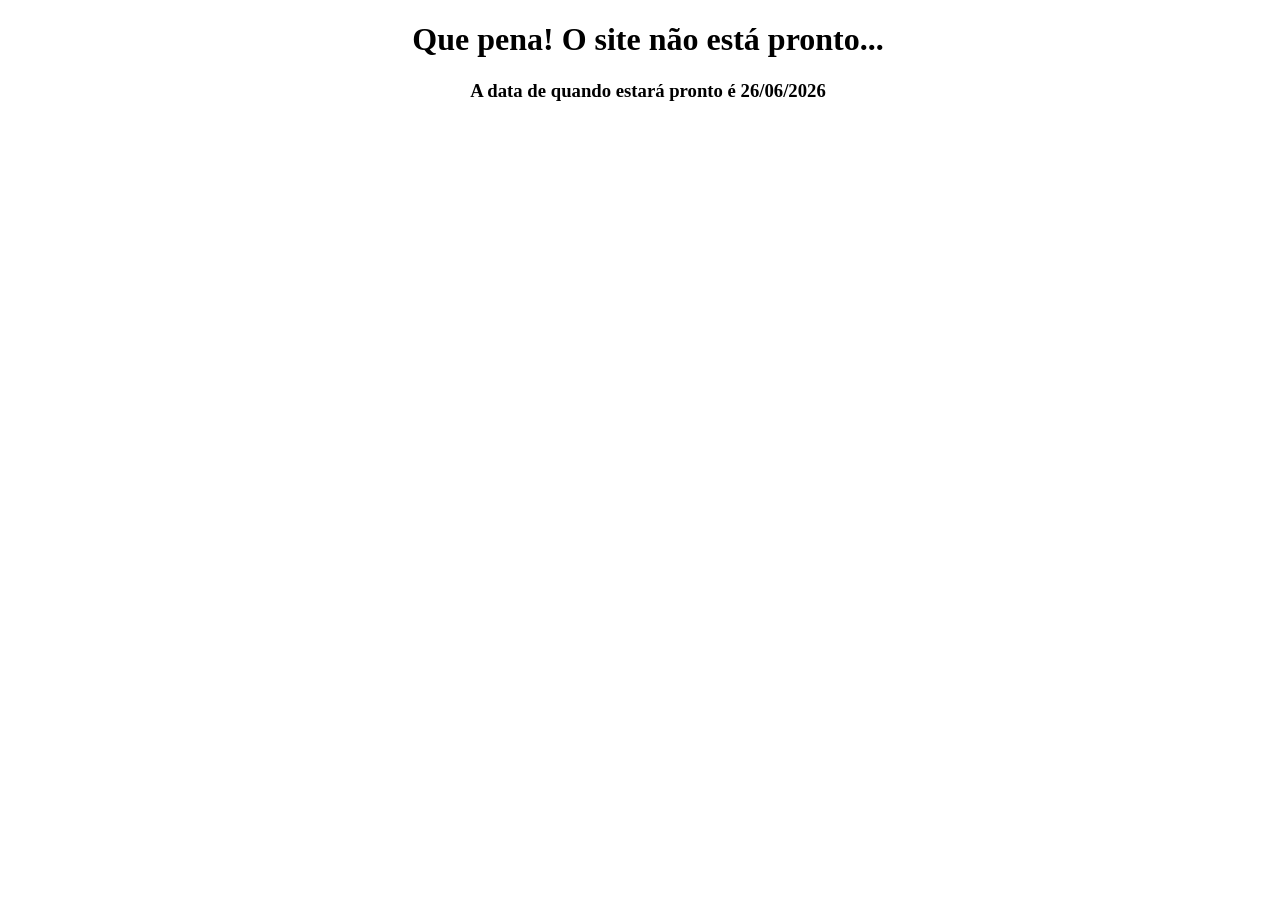
==== commit 38c8cabc: "Adição de página fora do ar" ====
--- a/index.html
+++ b/index.html
@@ -1,112 +1,12 @@
 <!DOCTYPE html>
 <html>
-<head>
-    <meta charset="UTF-8">
-    <meta name="viewport" content="width=device-width, initial-scale=1.0">
-    <link rel="stylesheet" href="css/style_pagina_principal.css">
-    <link rel="preconnect" href="https://fonts.googleapis.com">
-    <link rel="preconnect" href="https://fonts.gstatic.com" crossorigin>
-    <link href="https://fonts.googleapis.com/css2?family=Inter:wght@300;400;600&family=Poppins:wght@400;600&display=swap" rel="stylesheet">
-    <title>Landing Page</title>
-</head>
-
-<body>
-
-    <nav>
-        <div class="logo"><p>Johve</p></div>
-
-        <div class="menu">
-            <a href="#principal">Principal</a>
-            <a href="#promocao">Promoção</a>
-            <a href="#produtos">Produtos</a>
-            <a href="#contato">Contato</a>
-        </div>
-
-        <div class="botao_nav"><p>Anuncie Agora</p></div>
-    </nav>
-
-    <div id="principal">
-        <div class="overlay"></div>
-
-        <div class="conteudo_principal">
-            <h1>Anuncie no Johve</h1>
-            <p>Conecte seu negócio a milhares de pessoas que procuram lugares acessíveis</p>
-            <div class="botao_home"><a href="#">Anuncie Agora</a></div>
-        </div>
-        
-    </div>
-
-    <div id="promocao">
-        <div class="promo_container">
-            <h1>Johve Anuncio</h1>
-            <div class="promo_destaque">
-                <p class="promo_texto">
-                    Nosso site é uma plataforma dedicada a avaliar e divulgar estabelecimentos que oferecem boas condições de acessibilidade para cadeirantes e pessoas com mobilidade reduzida. Através de avaliações, informações detalhadas e feedback da comunidade, ajudamos milhares de pessoas a encontrar locais realmente preparados para receber todos com conforto e segurança.
-                </p>
-                <p class="promo_texto">
-                    Ao anunciar em nossa plataforma, seu estabelecimento passa a ser destacado para um público que busca ativamente lugares acessíveis.
-                </p>
-            </div>
-
-            <button class="botao_promo">Aproveitar Promoção</button>
-        </div>
-    </div>
-
-    <div id="produtos">
-        <div class="produtos_container">
-            <h1>Nossos Produtos</h1>
-
-            <div class="cards_produtos">
-                <div class="produto_card">
-                    <h2>Johve Cloud</h2>
-                    <p>
-                        Armazene dados com segurança e acesse de qualquer lugar.
-                    </p>
-
-                    <button>Saiba Mais</button>
-                </div>
-
-                <div class="produto_card">
-                    <h2>Johve Analytics</h2>
-                    <p>Analise dados da sua empresa com gráficos inteligentes. </p>
-                    <button>Saiba Mais</button>
-                </div>
-
-                <div class="produto_card">
-                    <h2>Johve AI</h2>
-                    <p>Automatize tarefas utilizando inteligência artificial.</p>
-                    <button>Saiba Mais</button>
-                </div>
-            </div>
-        </div>
-    </div>
-    <div id="contato">
-        <div class="caixa_form">
-            <h1>Contato</h1>
-            <form action="#" method="post">
-                <label for="fnome">Nome:</label>
-                <input type="text" id="fnome" name="fnome" placeholder="Nome" required>
-                <label for="femail">E-mail:</label>
-                <input type="email" id="femail" name="femail" placeholder="E-mail" required>
-                <label for="festado">Estado:</label>
-
-                <select name="festado" id="festado">
-                    <option value="pr">PR</option>
-                    <option value="sc">SC</option>
-                    <option value="rs">RS</option>
-                </select>
-
-                <label for="fmsg">Mensagem:</label>
-
-                <textarea name="fmsg" rows="5" cols="30" placeholder="Informe a mensagem"></textarea>
-
-                <input type="submit" value="Enviar">
-            </form>
-        </div>
-    </div>
-    <footer>
-        <p>&copy2026 Jhove. Todos os direitos reservados. </p>
-    </footer>
-
-</body>
-</html>+    <head>
+        <title>AcessiMap</title>
+        <meta charset="UTF-8">
+        <link rel="stylesheet" href="css/style_fora_do_ar.css">
+    </head>
+    <body>
+        <h1>Que pena! O site não está pronto...</h1>
+        <h3>A data de quando estará pronto é 26/06/2026</h3>
+    </body>
+</html>
--- a/css/style_fora_do_ar.css
+++ b/css/style_fora_do_ar.css
@@ -0,0 +1,4 @@
+body{
+    width: 100%;
+    text-align: center;
+}
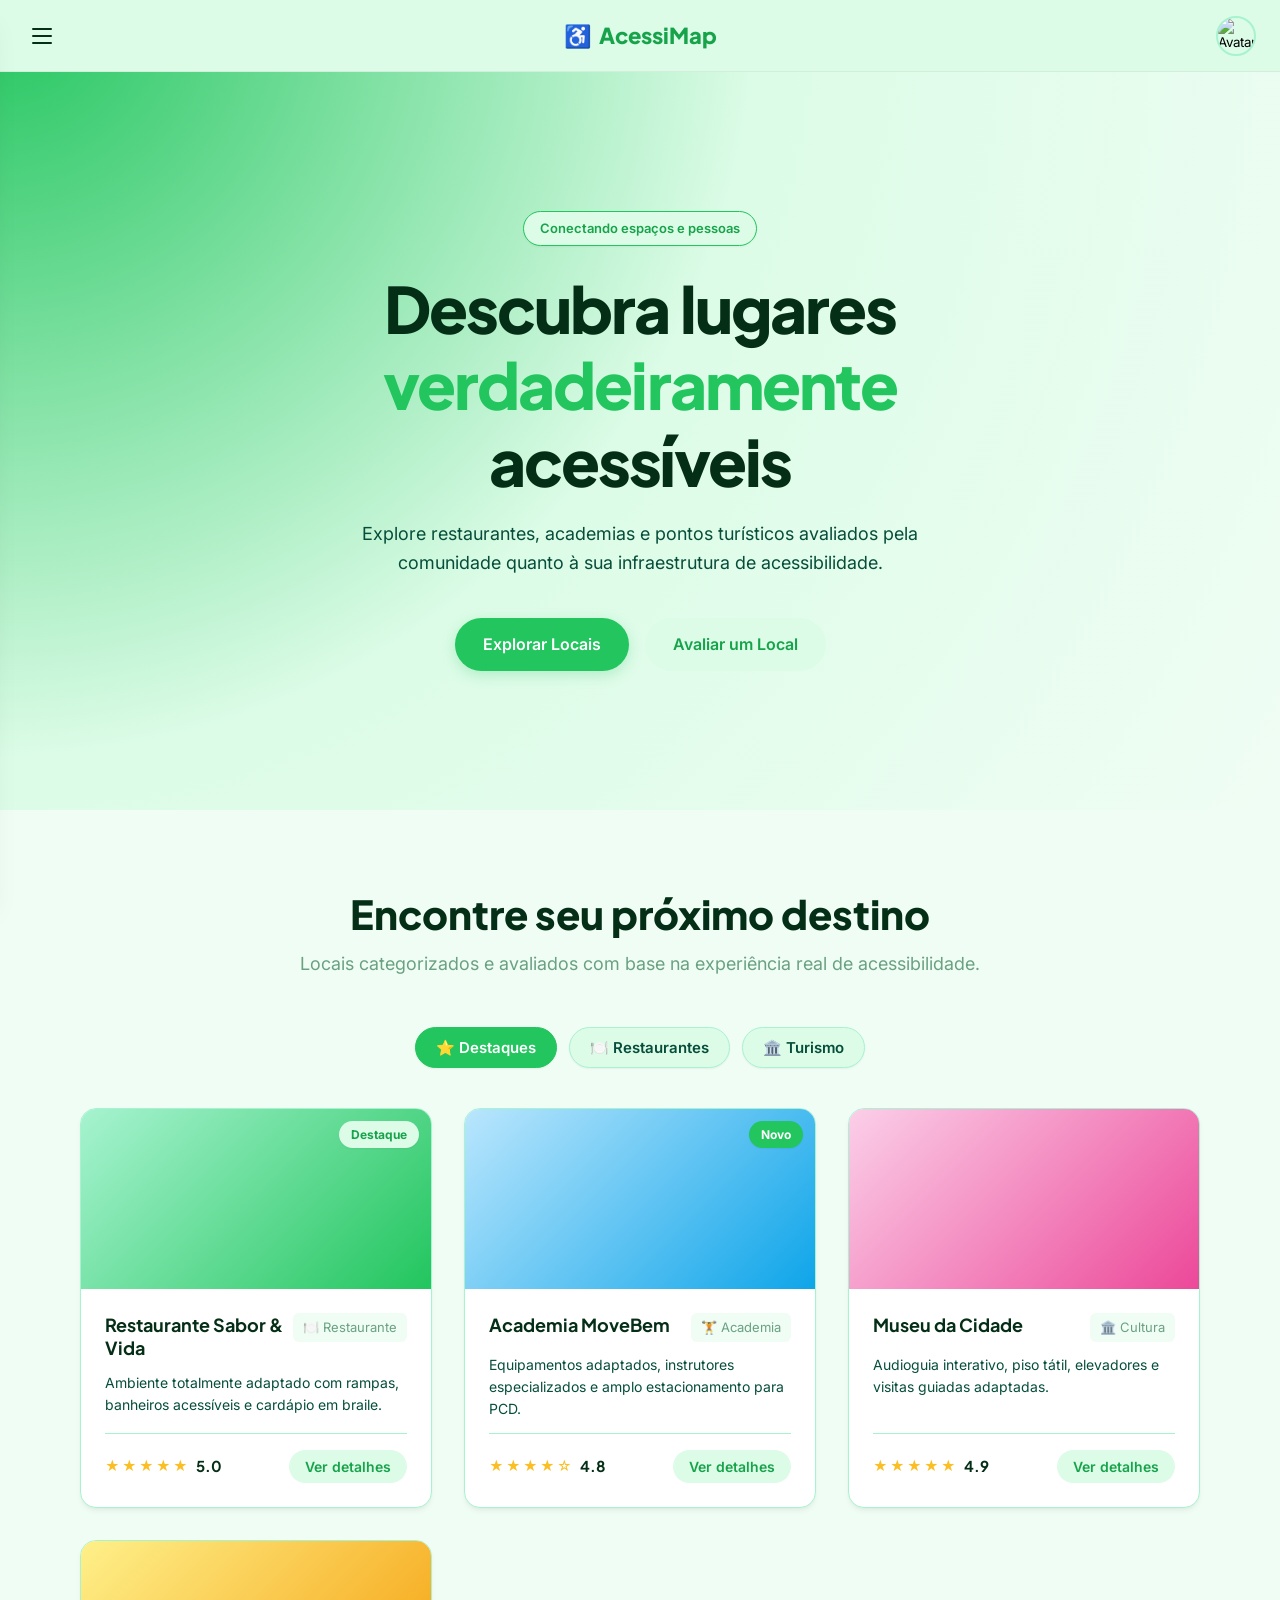
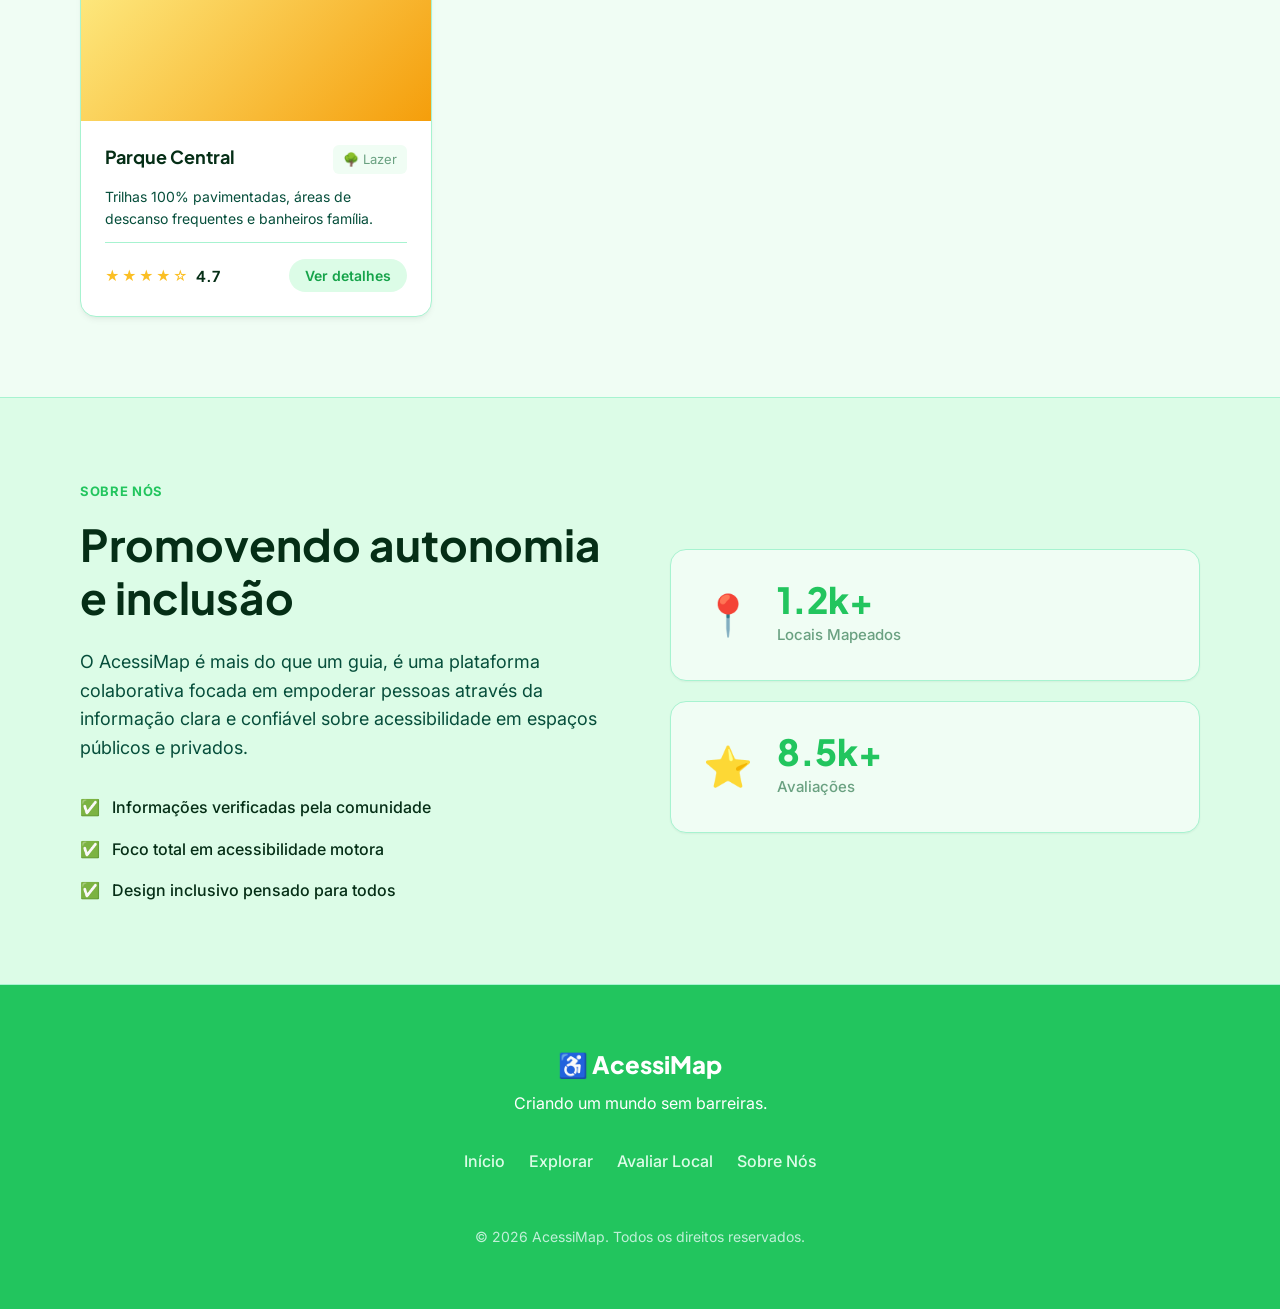
==== commit 06e16dd8: "Organização das pastas e arquivos" ====
--- a/index.html
+++ b/index.html
@@ -1,12 +1,270 @@
 <!DOCTYPE html>
-<html>
-    <head>
-        <title>AcessiMap</title>
-        <meta charset="UTF-8">
-        <link rel="stylesheet" href="css/style_fora_do_ar.css">
-    </head>
-    <body>
-        <h1>Que pena! O site não está pronto...</h1>
-        <h3>A data de quando estará pronto é 26/06/2026</h3>
-    </body>
-</html>
+<html lang="pt-BR">
+<head>
+  <meta charset="UTF-8" />
+  <meta name="viewport" content="width=device-width, initial-scale=1.0" />
+  <title>AcessiMap — Encontre Lugares Acessíveis</title>
+
+  <!-- Google Fonts for modern typography -->
+  <link rel="preconnect" href="https://fonts.googleapis.com" />
+  <link rel="preconnect" href="https://fonts.gstatic.com" crossorigin />
+  <link href="https://fonts.googleapis.com/css2?family=Inter:wght@400;500;600&family=Plus+Jakarta+Sans:wght@500;600;700;800&display=swap" rel="stylesheet" />
+
+  <!-- Arquivo de estilos principal -->
+  <link rel="stylesheet" href="css/styles_pagina_princiapl.css" />
+</head>
+<body>
+
+  <!-- Overlay for modals and sidebar -->
+  <div id="overlay" class="overlay" aria-hidden="true"></div>
+
+  <!-- Sidebar / Mobile Navigation -->
+  <aside id="sidebar" class="sidebar" role="navigation" aria-label="Menu principal">
+    <div class="sidebar__header">
+      <span class="sidebar__logo"><span class="icon">♿</span> AcessiMap</span>
+      <button id="sidebarClose" class="sidebar__close" aria-label="Fechar menu">&times;</button>
+    </div>
+    <nav class="sidebar__nav">
+      <!-- Each link uses a data-icon attribute to prepend an icon via CSS -->
+      <a href="Pagina_Pesquisa.html" class="sidebar__link" data-icon="⭐">Avaliar</a>
+      <a href="#places" class="sidebar__link" data-icon="🔍">Pesquisa</a>
+      <a href="#about" class="sidebar__link" data-icon="💡">Sobre</a>
+      <a href="#account" class="sidebar__link" data-icon="⚙️">Configurações</a>
+    </nav>
+    <div class="sidebar__footer">Versão 2.0 — AcessiMap</div>
+  </aside>
+
+  <!-- Main Header -->
+  <header id="header" class="header">
+    <div class="header__left">
+      <button id="hamburgerBtn" class="header__hamburger" aria-label="Abrir menu" aria-expanded="false">
+        <span class="bar"></span>
+        <span class="bar"></span>
+        <span class="bar"></span>
+      </button>
+    </div>
+    <a href="#" class="header__brand">
+      <span class="header__brand-icon">♿</span> AcessiMap
+    </a>
+    <div class="header__right">
+      <button id="profileBtn" class="header__profile" aria-label="Abrir perfil" aria-haspopup="dialog">
+        <!-- Avatar generated via ui-avatars. The color uses the primary palette. -->
+        <img src="https://ui-avatars.com/api/?name=Joao+Silva&background=34d399&color=ffffff&rounded=true&bold=true" alt="Avatar" class="header__profile-img" />
+      </button>
+    </div>
+  </header>
+
+  <!-- Profile Modal -->
+  <div id="profileModal" class="modal" role="dialog" aria-modal="true" aria-labelledby="profileModalTitle">
+    <div class="modal__box modal__box--sm">
+      <button id="profileModalClose" class="modal__close" aria-label="Fechar perfil">&times;</button>
+      <div class="profile__header">
+        <img src="https://ui-avatars.com/api/?name=Joao+Silva&background=34d399&color=ffffff&rounded=true&bold=true&size=88" alt="Avatar Grande" class="profile__avatar-lg" />
+        <h2 id="profileModalTitle" class="profile__name">João Silva</h2>
+        <p class="profile__email">joao.silva@email.com</p>
+      </div>
+      <div class="profile__stats">
+        <div class="profile__stat">
+          <strong>12</strong>
+          <span>Avaliações</span>
+        </div>
+        <div class="profile__stat">
+          <strong>5</strong>
+          <span>Favoritos</span>
+        </div>
+      </div>
+      <div class="profile__actions">
+        <button class="btn btn--outline btn--full">Editar perfil</button>
+        <button class="btn btn--ghost btn--full">Sair</button>
+      </div>
+    </div>
+  </div>
+
+  <main>
+    <!-- Hero Section -->
+    <section id="hero" class="hero">
+      <div class="hero__bg" aria-hidden="true"></div>
+      <div class="container hero__container">
+        <div class="hero__content animate-on-scroll">
+          <span class="hero__badge">Conectando espaços e pessoas</span>
+          <h1 class="hero__title">
+            Descubra lugares<br />
+            <span class="text-highlight">verdadeiramente</span> acessíveis
+          </h1>
+          <p class="hero__desc">Explore restaurantes, academias e pontos turísticos avaliados pela comunidade quanto à sua infraestrutura de acessibilidade.</p>
+          <div class="hero__actions">
+            <a href="#places" class="btn btn--primary btn--lg">Explorar Locais</a>
+            <a href="Pagina_Pesquisa.html" class="btn btn--primary-light btn--lg">Avaliar um Local</a>
+          </div>
+        </div>
+      </div>
+    </section>
+
+    <!-- Places Section with Tabs and Cards -->
+    <section id="places" class="places-section">
+      <div class="container">
+        <div class="section-header animate-on-scroll">
+          <h2 class="section-title">Encontre seu próximo destino</h2>
+          <p class="section-desc">Locais categorizados e avaliados com base na experiência real de acessibilidade.</p>
+        </div>
+
+        <!-- Tab buttons -->
+        <div class="tabs__controls" role="tablist" aria-label="Categorias de locais">
+          <button class="tab-btn tab-btn--active" role="tab" aria-selected="true" data-tab="destaques">⭐ Destaques</button>
+          <button class="tab-btn" role="tab" aria-selected="false" data-tab="restaurantes">🍽️ Restaurantes</button>
+          <button class="tab-btn" role="tab" aria-selected="false" data-tab="turismo">🏛️ Turismo</button>
+        </div>
+
+        <!-- Tab panels -->
+        <div class="tabs__panels">
+          <!-- Destaques panel -->
+          <div id="tab-destaques" class="tab-panel tab-panel--active" role="tabpanel">
+            <div class="cards-grid">
+              <!-- Card 1 -->
+              <article class="card animate-on-scroll" data-id="1" style="--delay:.05s">
+                <div class="card-media">
+                  <!-- Placeholder gradient can be replaced by a real image in the future -->
+                  <div class="card-image bg-gradient-1"></div>
+                  <span class="card-badge">Destaque</span>
+                </div>
+                <div class="card-body">
+                  <header class="card-header">
+                    <h3 class="card-title">Restaurante Sabor &amp; Vida</h3>
+                    <span class="card-category">🍽️ Restaurante</span>
+                  </header>
+                  <p class="card-description">Ambiente totalmente adaptado com rampas, banheiros acessíveis e cardápio em braile.</p>
+                  <footer class="card-footer">
+                    <div class="card-rating" aria-label="5 estrelas">
+                      <span class="stars">★★★★★</span>
+                      <span class="rating-score">5.0</span>
+                    </div>
+                    <button class="btn btn--primary-light btn--sm">Ver detalhes</button>
+                  </footer>
+                </div>
+              </article>
+
+              <!-- Card 2 -->
+              <article class="card animate-on-scroll" data-id="2" style="--delay:.1s">
+                <div class="card-media">
+                  <div class="card-image bg-gradient-2"></div>
+                  <span class="card-badge card-badge--new">Novo</span>
+                </div>
+                <div class="card-body">
+                  <header class="card-header">
+                    <h3 class="card-title">Academia MoveBem</h3>
+                    <span class="card-category">🏋️ Academia</span>
+                  </header>
+                    <p class="card-description">Equipamentos adaptados, instrutores especializados e amplo estacionamento para PCD.</p>
+                  <footer class="card-footer">
+                    <div class="card-rating" aria-label="4.8 estrelas">
+                      <span class="stars">★★★★☆</span>
+                      <span class="rating-score">4.8</span>
+                    </div>
+                    <button class="btn btn--primary-light btn--sm">Ver detalhes</button>
+                  </footer>
+                </div>
+              </article>
+
+              <!-- Card 3 -->
+              <article class="card animate-on-scroll" data-id="3" style="--delay:.15s">
+                <div class="card-media">
+                  <div class="card-image bg-gradient-3"></div>
+                </div>
+                <div class="card-body">
+                  <header class="card-header">
+                    <h3 class="card-title">Museu da Cidade</h3>
+                    <span class="card-category">🏛️ Cultura</span>
+                  </header>
+                  <p class="card-description">Audioguia interativo, piso tátil, elevadores e visitas guiadas adaptadas.</p>
+                  <footer class="card-footer">
+                    <div class="card-rating" aria-label="4.9 estrelas">
+                      <span class="stars">★★★★★</span>
+                      <span class="rating-score">4.9</span>
+                    </div>
+                    <button class="btn btn--primary-light btn--sm">Ver detalhes</button>
+                  </footer>
+                </div>
+              </article>
+
+              <!-- Card 4 -->
+              <article class="card animate-on-scroll" data-id="4" style="--delay:.2s">
+                <div class="card-media">
+                  <div class="card-image bg-gradient-4"></div>
+                </div>
+                <div class="card-body">
+                  <header class="card-header">
+                    <h3 class="card-title">Parque Central</h3>
+                    <span class="card-category">🌳 Lazer</span>
+                  </header>
+                  <p class="card-description">Trilhas 100% pavimentadas, áreas de descanso frequentes e banheiros família.</p>
+                  <footer class="card-footer">
+                    <div class="card-rating" aria-label="4.7 estrelas">
+                      <span class="stars">★★★★☆</span>
+                      <span class="rating-score">4.7</span>
+                    </div>
+                    <button class="btn btn--primary-light btn--sm">Ver detalhes</button>
+                  </footer>
+                </div>
+              </article>
+            </div>
+          </div>
+
+          <!-- Outros painéis -->
+          <div id="tab-restaurantes" class="tab-panel" role="tabpanel"><p class="empty-state">Mais restaurantes em breve...</p></div>
+          <div id="tab-turismo" class="tab-panel" role="tabpanel"><p class="empty-state">Pontos turísticos em breve...</p></div>
+        </div>
+      </div>
+    </section>
+
+    <!-- About Section -->
+    <section id="about" class="about">
+      <div class="container about__grid">
+        <div class="about__content animate-on-scroll">
+          <span class="tag">Sobre Nós</span>
+          <h2 class="about__title">Promovendo autonomia e inclusão</h2>
+          <p class="about__desc">O AcessiMap é mais do que um guia, é uma plataforma colaborativa focada em empoderar pessoas através da informação clara e confiável sobre acessibilidade em espaços públicos e privados.</p>
+          <ul class="about__list">
+            <li><span class="icon">✅</span> Informações verificadas pela comunidade</li>
+            <li><span class="icon">✅</span> Foco total em acessibilidade motora</li>
+            <li><span class="icon">✅</span> Design inclusivo pensado para todos</li>
+          </ul>
+        </div>
+        <div class="about__visual animate-on-scroll" style="--delay:.15s">
+          <div class="stat-box">
+            <span class="stat-box__icon">📍</span>
+            <div>
+              <strong class="stat-box__number">1.2k+</strong>
+              <span class="stat-box__label">Locais Mapeados</span>
+            </div>
+          </div>
+          <div class="stat-box">
+            <span class="stat-box__icon">⭐</span>
+            <div>
+              <strong class="stat-box__number">8.5k+</strong>
+              <span class="stat-box__label">Avaliações</span>
+            </div>
+          </div>
+        </div>
+      </div>
+    </section>
+  </main>
+
+  <footer class="footer">
+    <div class="container footer__container">
+      <div class="footer__brand">
+        <div class="footer__logo"><span class="icon">♿</span> AcessiMap</div>
+        <p>Criando um mundo sem barreiras.</p>
+      </div>
+      <div class="footer__links">
+        <a href="#hero">Início</a>
+        <a href="#places">Explorar</a>
+        <a href="Pagina_Pesquisa.html">Avaliar Local</a>
+        <a href="#about">Sobre Nós</a>
+      </div>
+      <div class="footer__copy">&copy; 2026 AcessiMap. Todos os direitos reservados.</div>
+    </div>
+  </footer>
+
+  <script src="scripts/script_pagina_principal.js"></script>
+</body>
+</html>
--- a/css/styles_pagina_princiapl.css
+++ b/css/styles_pagina_princiapl.css
@@ -0,0 +1,970 @@
+/*
+  AcessiMap — style.css
+  =====================
+  Este arquivo define a aparência moderna e responsiva do AcessiMap.
+  As cores foram suavizadas para tons de verde mais claros, proporcionando
+  uma estética jovem, leve e profissional. Variáveis CSS facilitam
+  ajustes futuros e permitem consistência na aplicação.
+*/
+
+:root {
+  /* Paleta principal (verde pastel) - enfatizada (verde principal)  */
+  /* Ajustamos os tons de verde para que a cor primária esteja mais presente na interface. */
+  --color-primary:       #22c55e; /* verde vibrante/emerald 500 */
+  --color-primary-hover: #16a34a; /* verde mais escuro para interações */
+  --color-primary-light: #dcfce7; /* verde muito claro para fundos e estados leves */
+
+  /* Destaque (amarelo para estrelas e badges) */
+  --color-accent:        #fbbf24;
+
+  /* Plano de fundo neutro e superfícies */
+  --color-bg:            #f0fdf4; /* tom pastel de verde claro utilizado como background principal */
+  --color-surface:       #ffffff; /* superfícies como cartões e modais */
+
+  /* Cores de texto – mantemos tons escuros para garantir contraste, com um toque de verde */
+  --color-text-main:     #052e16; /* verde muito escuro para títulos */
+  --color-text-body:     #064e3b; /* verde escuro para texto corrido */
+  --color-text-muted:    #6aa181; /* verde acinzentado para legendas e informações secundárias */
+
+  /* Bordas e contornos suaves */
+  --color-border:        #a7f3d0; /* verde clarinho para bordas */
+
+  /* Sombras suaves para profundidade */
+  --shadow-sm: 0 1px 2px 0 rgb(0 0 0 / 0.05);
+  --shadow-md: 0 4px 6px -1px rgb(0 0 0 / 0.05), 0 2px 4px -2px rgb(0 0 0 / 0.05);
+  --shadow-lg: 0 10px 15px -3px rgb(0 0 0 / 0.05), 0 4px 6px -4px rgb(0 0 0 / 0.05);
+  --shadow-xl: 0 20px 25px -5px rgb(0 0 0 / 0.05), 0 8px 10px -6px rgb(0 0 0 / 0.05);
+
+  /* Tipografia */
+  --font-display: 'Plus Jakarta Sans', sans-serif;
+  --font-body:    'Inter', sans-serif;
+
+  /* Bordas e transições */
+  --radius-sm: 8px;
+  --radius-md: 16px;
+  --radius-lg: 24px;
+  --radius-pill: 9999px;
+  --transition: all 0.3s cubic-bezier(0.4, 0, 0.2, 1);
+
+  --header-height: 72px;
+}
+
+/* Reset básico e definições globais */
+*, *::before, *::after {
+  margin: 0;
+  padding: 0;
+  box-sizing: border-box;
+}
+
+html {
+  font-size: 62.5%;
+  scroll-behavior: smooth;
+}
+
+body {
+  font-family: var(--font-body);
+  font-size: 1.6rem;
+  line-height: 1.6;
+  color: var(--color-text-body);
+  background-color: var(--color-bg);
+  -webkit-font-smoothing: antialiased;
+}
+
+img {
+  display: block;
+  max-width: 100%;
+  height: auto;
+}
+
+a {
+  text-decoration: none;
+  color: inherit;
+}
+
+button {
+  cursor: pointer;
+  border: none;
+  background: transparent;
+  font-family: inherit;
+}
+
+ul {
+  list-style: none;
+}
+
+.container {
+  width: min(1120px, 100% - 4rem);
+  margin-inline: auto;
+}
+
+h1, h2, h3, h4 {
+  font-family: var(--font-display);
+  color: var(--color-text-main);
+  line-height: 1.2;
+}
+
+/* Botões reutilizáveis */
+.btn {
+  display: inline-flex;
+  align-items: center;
+  justify-content: center;
+  gap: 0.8rem;
+  font-weight: 600;
+  font-size: 1.5rem;
+  border-radius: var(--radius-pill);
+  transition: var(--transition);
+  padding: 1rem 2rem;
+}
+
+.btn:active {
+  transform: scale(0.98);
+}
+
+.btn--primary {
+  background-color: var(--color-primary);
+  color: #ffffff;
+  box-shadow: 0 4px 14px 0 rgba(34, 197, 94, 0.25);
+}
+
+.btn--primary:hover {
+  background-color: var(--color-primary-hover);
+  transform: translateY(-2px);
+}
+
+.btn--primary-light {
+  background-color: var(--color-primary-light);
+  color: var(--color-primary-hover);
+}
+
+.btn--primary-light:hover {
+  background-color: var(--color-primary);
+  color: #ffffff;
+}
+
+.btn--white {
+  background-color: #ffffff;
+  color: var(--color-text-main);
+  box-shadow: var(--shadow-sm);
+}
+
+.btn--white:hover {
+  box-shadow: var(--shadow-md);
+  transform: translateY(-2px);
+}
+
+.btn--outline {
+  border: 1.5px solid var(--color-border);
+  color: var(--color-text-main);
+}
+
+.btn--outline:hover {
+  border-color: var(--color-primary);
+  color: var(--color-primary);
+}
+
+.btn--ghost {
+  color: var(--color-text-muted);
+}
+
+.btn--ghost:hover {
+  background-color: #f1f5f9;
+  color: var(--color-text-main);
+}
+
+.btn--lg {
+  padding: 1.4rem 2.8rem;
+  font-size: 1.6rem;
+}
+
+.btn--sm {
+  padding: 0.8rem 1.6rem;
+  font-size: 1.4rem;
+}
+
+.btn--full {
+  width: 100%;
+}
+
+/* Header / Navegação superior */
+.header {
+  position: fixed;
+  top: 0;
+  left: 0;
+  right: 0;
+  height: var(--header-height);
+  /* A barra superior utiliza um fundo verde claro para reforçar a marca. */
+  background: var(--color-primary-light);
+  backdrop-filter: blur(8px);
+  display: flex;
+  align-items: center;
+  justify-content: space-between;
+  padding: 0 2.4rem;
+  z-index: 100;
+  border-bottom: 1px solid rgba(0, 0, 0, 0.05);
+  transition: var(--transition);
+}
+
+.header.scrolled {
+  box-shadow: var(--shadow-sm);
+  background: var(--color-primary-light);
+}
+
+.header__left,
+.header__right {
+  display: flex;
+  align-items: center;
+  width: 60px;
+}
+
+.header__right {
+  justify-content: flex-end;
+}
+
+.header__brand {
+  font-family: var(--font-display);
+  font-size: 2.2rem;
+  font-weight: 800;
+  /* A marca no cabeçalho utiliza o verde mais escuro para contrastar com o fundo verde claro */
+  color: var(--color-primary-hover);
+  display: flex;
+  align-items: center;
+  gap: 0.8rem;
+}
+
+.header__hamburger {
+  display: flex;
+  flex-direction: column;
+  gap: 5px;
+  padding: 8px;
+}
+
+.header__hamburger .bar {
+  width: 20px;
+  height: 2px;
+  background: var(--color-text-main);
+  border-radius: 2px;
+  transition: var(--transition);
+}
+
+.header__hamburger.is-active .bar:nth-child(1) {
+  transform: translateY(7px) rotate(45deg);
+}
+
+.header__hamburger.is-active .bar:nth-child(2) {
+  opacity: 0;
+}
+
+.header__hamburger.is-active .bar:nth-child(3) {
+  transform: translateY(-7px) rotate(-45deg);
+}
+
+.header__profile-img {
+  width: 40px;
+  height: 40px;
+  border-radius: 50%;
+  border: 2px solid var(--color-border);
+  transition: var(--transition);
+}
+
+.header__profile:hover .header__profile-img {
+  border-color: var(--color-primary);
+  transform: scale(1.05);
+}
+
+/* Overlay used behind modal and sidebar */
+.overlay {
+  position: fixed;
+  inset: 0;
+  background: rgba(15, 23, 42, 0.4);
+  backdrop-filter: blur(4px);
+  z-index: 200;
+  opacity: 0;
+  pointer-events: none;
+  transition: opacity 0.3s ease;
+}
+
+.overlay.is-active {
+  opacity: 1;
+  pointer-events: all;
+}
+
+/* Sidebar / Menu Lateral */
+.sidebar {
+  position: fixed;
+  top: 0;
+  left: 0;
+  bottom: 0;
+  width: min(300px, 80vw);
+  background: var(--color-surface);
+  z-index: 300;
+  display: flex;
+  flex-direction: column;
+  transform: translateX(-100%);
+  transition: transform 0.4s cubic-bezier(0.16, 1, 0.3, 1);
+  box-shadow: var(--shadow-xl);
+}
+
+.sidebar.is-open {
+  transform: translateX(0);
+}
+
+.sidebar__header {
+  height: var(--header-height);
+  display: flex;
+  align-items: center;
+  justify-content: space-between;
+  padding: 0 2.4rem;
+  border-bottom: 1px solid var(--color-border);
+}
+
+.sidebar__logo {
+  font-family: var(--font-display);
+  font-size: 2rem;
+  font-weight: 700;
+  color: var(--color-text-main);
+}
+
+.sidebar__logo .icon {
+  color: var(--color-primary);
+}
+
+.sidebar__close {
+  font-size: 2.2rem;
+  color: var(--color-text-muted);
+  transition: var(--transition);
+}
+
+.sidebar__close:hover {
+  color: var(--color-text-main);
+  transform: rotate(90deg);
+}
+
+.sidebar__nav {
+  flex: 1;
+  padding: 2rem 1.6rem;
+  display: flex;
+  flex-direction: column;
+  gap: 0.4rem;
+}
+
+.sidebar__link {
+  display: flex;
+  align-items: center;
+  gap: 1.2rem;
+  padding: 1.2rem 1.6rem;
+  border-radius: var(--radius-sm);
+  font-size: 1.6rem;
+  font-weight: 500;
+  color: var(--color-text-body);
+  transition: var(--transition);
+}
+
+.sidebar__link::before {
+  content: attr(data-icon);
+  font-size: 1.8rem;
+}
+
+.sidebar__link:hover {
+  background: var(--color-primary-light);
+  color: var(--color-primary-hover);
+  transform: translateX(4px);
+}
+
+.sidebar__footer {
+  padding: 2rem;
+  text-align: center;
+  font-size: 1.3rem;
+  color: var(--color-text-muted);
+  border-top: 1px solid var(--color-border);
+}
+
+/* Hero Section */
+.hero {
+  position: relative;
+  min-height: 90vh;
+  display: flex;
+  align-items: center;
+  padding-top: var(--header-height);
+  overflow: hidden;
+}
+
+.hero__bg {
+  position: absolute;
+  inset: 0;
+  z-index: -1;
+  /* O fundo hero agora enfatiza o verde, indo do tom mais intenso ao mais claro. */
+  background: radial-gradient(circle at top left, var(--color-primary) 0%, var(--color-primary-light) 50%, var(--color-bg) 100%);
+}
+
+.hero__container {
+  position: relative;
+  z-index: 1;
+  text-align: center;
+  max-width: 800px;
+  margin: 0 auto;
+}
+
+.hero__badge {
+  display: inline-block;
+  /* Badge no hero usa o verde claro como fundo e borda verde para destacar. */
+  background: var(--color-primary-light);
+  border: 1px solid var(--color-primary);
+  color: var(--color-primary-hover);
+  padding: 0.6rem 1.6rem;
+  border-radius: var(--radius-pill);
+  font-size: 1.3rem;
+  font-weight: 600;
+  margin-bottom: 2.4rem;
+  box-shadow: var(--shadow-sm);
+}
+
+.hero__title {
+  font-size: clamp(3.6rem, 5vw, 6.4rem);
+  font-weight: 800;
+  letter-spacing: -0.03em;
+  margin-bottom: 2rem;
+}
+
+.hero__title .text-highlight {
+  color: var(--color-primary);
+}
+
+.hero__desc {
+  font-size: 1.8rem;
+  color: var(--color-text-body);
+  margin-bottom: 4rem;
+  margin-inline: auto;
+  max-width: 60ch;
+}
+
+.hero__actions {
+  display: flex;
+  justify-content: center;
+  gap: 1.6rem;
+  flex-wrap: wrap;
+}
+
+/* Places Section */
+.places-section {
+  padding: 8rem 0;
+}
+
+.section-header {
+  text-align: center;
+  margin-bottom: 4.8rem;
+}
+
+.section-title {
+  font-size: clamp(2.8rem, 4vw, 4rem);
+  font-weight: 800;
+  margin-bottom: 1.2rem;
+}
+
+.section-desc {
+  font-size: 1.8rem;
+  color: var(--color-text-muted);
+}
+
+/* Tabs controls */
+.tabs__controls {
+  display: flex;
+  justify-content: center;
+  gap: 1.2rem;
+  margin-bottom: 4rem;
+  flex-wrap: wrap;
+}
+
+.tab-btn {
+  /* Os botões de abas têm fundo verde claro para reforçar a cor principal */
+  background: var(--color-primary-light);
+  border: 1px solid var(--color-border);
+  border-radius: var(--radius-pill);
+  font-size: 1.5rem;
+  font-weight: 600;
+  color: var(--color-text-body);
+  transition: var(--transition);
+  box-shadow: var(--shadow-sm);
+  padding: 1rem 2rem;
+}
+
+.tab-btn:hover {
+  border-color: var(--color-primary);
+  color: var(--color-primary);
+}
+
+.tab-btn--active {
+  /* A aba ativa usa a cor primária forte com texto branco */
+  background: var(--color-primary);
+  color: #ffffff;
+  border-color: var(--color-primary);
+}
+
+/* Tab panels */
+.tab-panel {
+  display: none;
+  animation: fadeIn 0.4s ease-out;
+}
+
+.tab-panel--active {
+  display: block;
+}
+
+@keyframes fadeIn {
+  from {
+    opacity: 0;
+    transform: translateY(10px);
+  }
+  to {
+    opacity: 1;
+    transform: translateY(0);
+  }
+}
+
+/* Grid for cards */
+.cards-grid {
+  display: grid;
+  grid-template-columns: repeat(auto-fill, minmax(280px, 1fr));
+  gap: 3.2rem;
+}
+
+/* Card structure */
+.card {
+  background: var(--color-surface);
+  border: 1px solid var(--color-border);
+  border-radius: var(--radius-md);
+  overflow: hidden;
+  box-shadow: var(--shadow-md);
+  transition: var(--transition);
+  display: flex;
+  flex-direction: column;
+  height: 100%;
+}
+
+.card:hover {
+  transform: translateY(-8px);
+  box-shadow: var(--shadow-xl);
+  /* Ao passar o mouse, a borda fica levemente esverdeada */
+  border-color: rgba(34, 197, 94, 0.4);
+}
+
+.card-media {
+  position: relative;
+  height: 180px;
+  width: 100%;
+  overflow: hidden;
+}
+
+.card-image {
+  width: 100%;
+  height: 100%;
+  transition: transform 0.5s ease;
+}
+
+.card:hover .card-image {
+  transform: scale(1.05);
+}
+
+/* Gradientes para placeholders de imagem */
+.bg-gradient-1 {
+  background: linear-gradient(135deg, #a7f3d0, #22c55e);
+}
+.bg-gradient-2 {
+  background: linear-gradient(135deg, #bae6fd, #0ea5e9);
+}
+.bg-gradient-3 {
+  background: linear-gradient(135deg, #fbcfe8, #ec4899);
+}
+.bg-gradient-4 {
+  background: linear-gradient(135deg, #fef08a, #f59e0b);
+}
+
+.card-badge {
+  position: absolute;
+  top: 1.2rem;
+  right: 1.2rem;
+  /* Badge padrão do card utiliza o verde claro como fundo e verde escuro para o texto */
+  background: var(--color-primary-light);
+  color: var(--color-primary-hover);
+  font-size: 1.2rem;
+  font-weight: 700;
+  padding: 0.4rem 1.2rem;
+  border-radius: var(--radius-pill);
+  box-shadow: var(--shadow-sm);
+}
+
+.card-badge--new {
+  /* Badge para itens 'Novo' utiliza a cor primária com texto branco */
+  background: var(--color-primary);
+  color: #ffffff;
+}
+
+.card-body {
+  padding: 2.4rem;
+  display: flex;
+  flex-direction: column;
+  flex: 1;
+  gap: 1.2rem;
+}
+
+.card-header {
+  display: flex;
+  justify-content: space-between;
+  align-items: flex-start;
+  gap: 1rem;
+}
+
+.card-title {
+  font-size: 1.8rem;
+  font-weight: 700;
+  color: var(--color-text-main);
+  line-height: 1.3;
+}
+
+.card-category {
+  font-size: 1.3rem;
+  color: var(--color-text-muted);
+  background: var(--color-bg);
+  padding: 0.4rem 1rem;
+  border-radius: 6px;
+  white-space: nowrap;
+}
+
+.card-description {
+  font-size: 1.4rem;
+  color: var(--color-text-body);
+  flex: 1;
+  line-height: 1.6;
+}
+
+.card-footer {
+  display: flex;
+  align-items: center;
+  justify-content: space-between;
+  padding-top: 1.6rem;
+  border-top: 1px solid var(--color-border);
+  margin-top: auto;
+}
+
+.card-rating {
+  display: flex;
+  align-items: center;
+  gap: 0.6rem;
+}
+
+.stars {
+  color: var(--color-accent);
+  font-size: 1.4rem;
+  letter-spacing: 2px;
+}
+
+.rating-score {
+  font-family: var(--font-display);
+  font-weight: 700;
+  font-size: 1.5rem;
+  color: var(--color-text-main);
+}
+
+/* About Section */
+.about {
+  padding: 8rem 0;
+  /* A seção 'Sobre' utiliza um fundo verde claro para destacar e manter a paleta. */
+  background-color: var(--color-primary-light);
+  border-top: 1px solid var(--color-border);
+  border-bottom: 1px solid var(--color-border);
+}
+
+.about__grid {
+  display: grid;
+  grid-template-columns: 1fr 1fr;
+  gap: 6rem;
+  align-items: center;
+}
+
+.tag {
+  display: inline-block;
+  font-size: 1.3rem;
+  font-weight: 700;
+  color: var(--color-primary);
+  text-transform: uppercase;
+  letter-spacing: 0.05em;
+  margin-bottom: 1.6rem;
+}
+
+.about__title {
+  font-size: clamp(3rem, 4vw, 4.4rem);
+  margin-bottom: 2.4rem;
+}
+
+.about__desc {
+  font-size: 1.8rem;
+  margin-bottom: 3.2rem;
+}
+
+.about__list {
+  display: flex;
+  flex-direction: column;
+  gap: 1.6rem;
+}
+
+.about__list li {
+  display: flex;
+  align-items: center;
+  gap: 1.2rem;
+  font-size: 1.6rem;
+  font-weight: 500;
+  color: var(--color-text-main);
+}
+
+.about__visual {
+  display: flex;
+  flex-direction: column;
+  gap: 2rem;
+}
+
+.stat-box {
+  background: var(--color-bg);
+  border: 1px solid var(--color-border);
+  border-radius: var(--radius-md);
+  padding: 3.2rem;
+  display: flex;
+  align-items: center;
+  gap: 2.4rem;
+  box-shadow: var(--shadow-sm);
+  transition: var(--transition);
+}
+
+.stat-box:hover {
+  transform: translateX(8px);
+  border-color: var(--color-primary-light);
+  background: var(--color-surface);
+  box-shadow: var(--shadow-md);
+}
+
+.stat-box__icon {
+  font-size: 4rem;
+}
+
+.stat-box__number {
+  display: block;
+  font-family: var(--font-display);
+  font-size: 3.6rem;
+  font-weight: 800;
+  color: var(--color-primary);
+  line-height: 1;
+  margin-bottom: 0.4rem;
+}
+
+.stat-box__label {
+  font-size: 1.5rem;
+  font-weight: 500;
+  color: var(--color-text-muted);
+}
+
+/* Footer */
+.footer {
+  padding: 6rem 0;
+  /* Rodapé com fundo verde forte para fechar a página com a cor principal */
+  background: var(--color-primary);
+  color: #ffffff;
+  text-align: center;
+}
+
+.footer__container {
+  display: flex;
+  flex-direction: column;
+  align-items: center;
+  gap: 3.2rem;
+}
+
+.footer__logo {
+  font-family: var(--font-display);
+  font-size: 2.4rem;
+  font-weight: 800;
+  color: #ffffff;
+  margin-bottom: 0.8rem;
+}
+
+.footer__logo .icon {
+  color: #dcfce7; /* cor mais clara para o ícone dentro do rodapé */
+}
+
+.footer__links {
+  display: flex;
+  gap: 2.4rem;
+  flex-wrap: wrap;
+  justify-content: center;
+}
+
+.footer__links a {
+  font-weight: 500;
+  color: #dcfce7;
+  transition: var(--transition);
+}
+
+.footer__links a:hover {
+  color: #ffffff;
+}
+
+.footer__copy {
+  color: #c0f0d8;
+  font-size: 1.4rem;
+  margin-top: 2rem;
+}
+
+/* Modal styles */
+.modal {
+  position: fixed;
+  inset: 0;
+  z-index: 400;
+  display: flex;
+  align-items: center;
+  justify-content: center;
+  padding: 2rem;
+  pointer-events: none;
+  opacity: 0;
+  transition: opacity 0.3s;
+}
+
+.modal.is-open {
+  opacity: 1;
+  pointer-events: all;
+}
+
+.modal__box {
+  background: var(--color-surface);
+  border-radius: var(--radius-lg);
+  padding: 4rem;
+  position: relative;
+  box-shadow: var(--shadow-xl);
+  transform: translateY(20px) scale(0.95);
+  transition: all 0.4s cubic-bezier(0.16, 1, 0.3, 1);
+  width: 100%;
+  border: 1px solid var(--color-border);
+}
+
+.modal.is-open .modal__box {
+  transform: translateY(0) scale(1);
+}
+
+.modal__box--sm {
+  max-width: 400px;
+  text-align: center;
+}
+
+.modal__close {
+  position: absolute;
+  top: 1.6rem;
+  right: 1.6rem;
+  width: 40px;
+  height: 40px;
+  border-radius: 50%;
+  background: var(--color-bg);
+  font-size: 1.8rem;
+  color: var(--color-text-muted);
+  display: flex;
+  align-items: center;
+  justify-content: center;
+  transition: var(--transition);
+}
+
+.modal__close:hover {
+  background: var(--color-border);
+  color: var(--color-text-main);
+  transform: rotate(90deg);
+}
+
+.profile__header {
+  margin-bottom: 3.2rem;
+}
+
+.profile__avatar-lg {
+  width: 96px;
+  height: 96px;
+  border-radius: 50%;
+  margin: 0 auto 1.6rem;
+  border: 4px solid var(--color-primary-light);
+  box-shadow: var(--shadow-md);
+}
+
+.profile__name {
+  font-size: 2.4rem;
+  margin-bottom: 0.4rem;
+}
+
+.profile__email {
+  color: var(--color-text-muted);
+  font-size: 1.5rem;
+}
+
+.profile__stats {
+  display: flex;
+  gap: 1.6rem;
+  margin-bottom: 3.2rem;
+}
+
+.profile__stat {
+  flex: 1;
+  background: var(--color-bg);
+  border: 1px solid var(--color-border);
+  border-radius: var(--radius-md);
+  padding: 1.6rem;
+  display: flex;
+  flex-direction: column;
+  gap: 0.4rem;
+}
+
+.profile__stat strong {
+  font-family: var(--font-display);
+  font-size: 2.4rem;
+  color: var(--color-text-main);
+  line-height: 1;
+}
+
+.profile__actions {
+  display: flex;
+  flex-direction: column;
+  gap: 1.2rem;
+}
+
+/* Animation utilities */
+.animate-on-scroll {
+  opacity: 0;
+  transform: translateY(20px);
+  transition: opacity 0.6s ease-out, transform 0.6s ease-out;
+  transition-delay: var(--delay, 0s);
+}
+
+.animate-on-scroll.is-visible {
+  opacity: 1;
+  transform: translateY(0);
+}
+
+/* Responsividade */
+@media (max-width: 900px) {
+  .about__grid {
+    grid-template-columns: 1fr;
+    gap: 4.8rem;
+  }
+}
+
+@media (max-width: 600px) {
+  html {
+    font-size: 56.25%;
+  }
+  .header {
+    padding: 0 1.6rem;
+  }
+  .hero__actions {
+    flex-direction: column;
+    width: 100%;
+  }
+  .hero__actions .btn {
+    width: 100%;
+  }
+  .cards-grid {
+    grid-template-columns: 1fr;
+  }
+  .modal__box {
+    padding: 3.2rem 2.4rem;
+  }
+}
